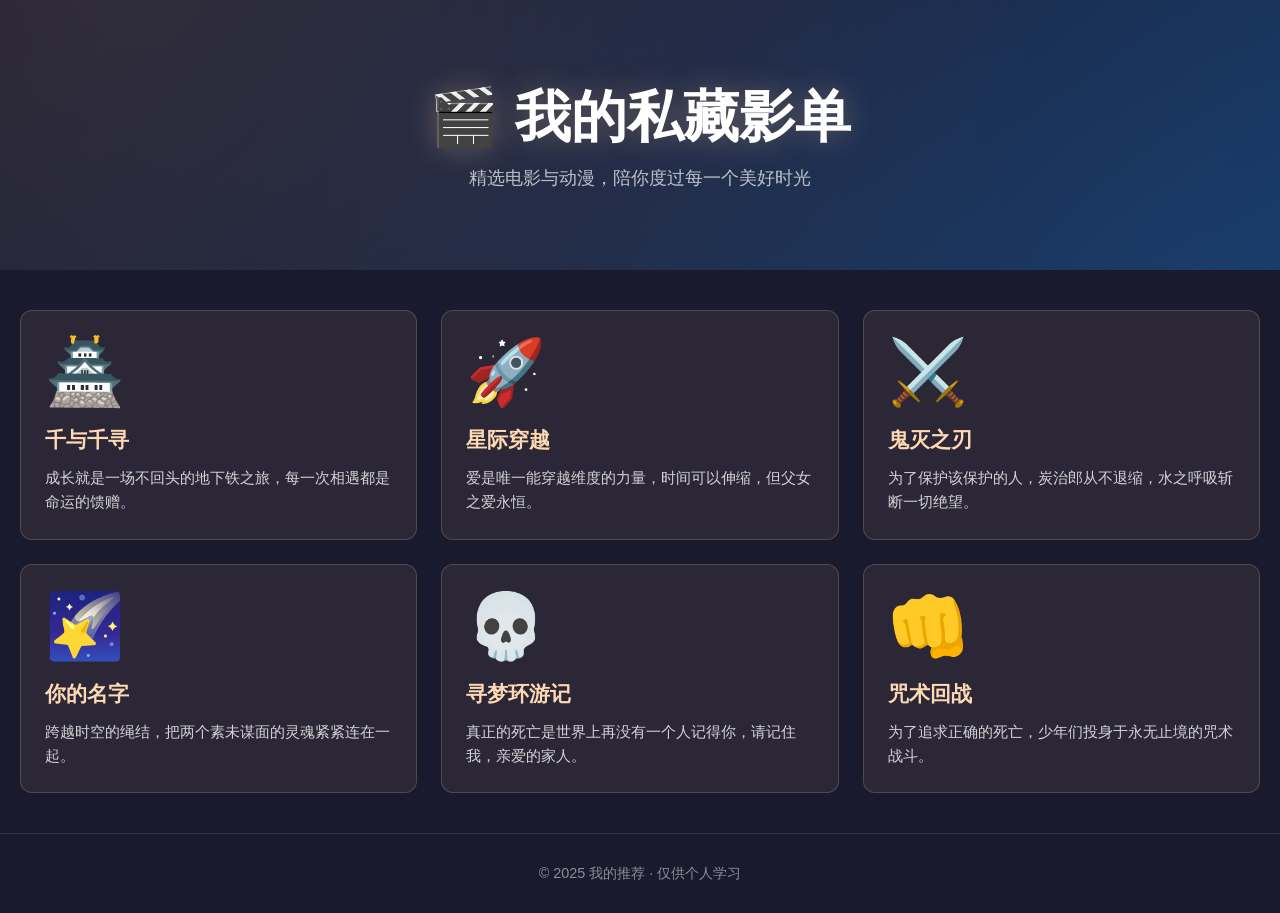
==== index.html @ 79cfb45d "Add movie recommendations page" ====
<!DOCTYPE html>
<html lang="zh-CN">
<head>
    <meta charset="UTF-8">
    <meta name="viewport" content="width=device-width, initial-scale=1.0">
    <title>🎬 我的私藏影单</title>
    <style>
        /* 全局重置 */
        * {
            margin: 0;
            padding: 0;
            box-sizing: border-box;
        }

        /* 基础样式 */
        body {
            font-family: -apple-system, BlinkMacSystemFont, 'Segoe UI', Roboto, 'Helvetica Neue', Arial, sans-serif;
            background-color: #1a1a2e;
            color: #ffffff;
            min-height: 100vh;
        }

        /* 顶部横幅区 */
        .banner {
            background: linear-gradient(135deg, #1a1a2e 0%, #16213e 50%, #0f3460 100%);
            padding: 60px 20px;
            text-align: center;
            position: relative;
            overflow: hidden;
        }

        .banner::before {
            content: '';
            position: absolute;
            top: -50%;
            left: -50%;
            width: 200%;
            height: 200%;
            background: radial-gradient(circle at 30% 20%, rgba(255, 200, 150, 0.1) 0%, transparent 50%);
            pointer-events: none;
        }

        .banner::after {
            content: '';
            position: absolute;
            bottom: -50%;
            right: -50%;
            width: 200%;
            height: 200%;
            background: radial-gradient(circle at 70% 80%, rgba(150, 180, 255, 0.08) 0%, transparent 50%);
            pointer-events: none;
        }

        .banner h1 {
            font-size: 2.5rem;
            font-weight: 700;
            margin-bottom: 10px;
            text-shadow: 0 0 30px rgba(255, 200, 150, 0.3);
            position: relative;
            z-index: 1;
        }

        .banner p {
            font-size: 1.1rem;
            color: rgba(255, 255, 255, 0.7);
            position: relative;
            z-index: 1;
        }

        /* 推荐网格区域 */
        .recommendations {
            padding: 40px 20px;
            max-width: 1400px;
            margin: 0 auto;
        }

        .grid {
            display: grid;
            grid-template-columns: repeat(1, 1fr);
            gap: 24px;
        }

        /* 卡片样式 */
        .card {
            background: rgba(255, 200, 150, 0.08);
            border: 1px solid rgba(255, 200, 150, 0.2);
            border-radius: 12px;
            padding: 24px;
            transition: all 0.3s ease;
            cursor: pointer;
        }

        .card:hover {
            transform: translateY(-8px);
            background: rgba(255, 200, 150, 0.12);
            border-color: rgba(255, 200, 150, 0.4);
            box-shadow: 0 20px 40px rgba(0, 0, 0, 0.3), 0 0 30px rgba(255, 200, 150, 0.1);
        }

        .card-emoji {
            font-size: 3.5rem;
            margin-bottom: 16px;
            display: block;
        }

        .card-title {
            font-size: 1.3rem;
            font-weight: 600;
            margin-bottom: 12px;
            color: #ffd9b3;
        }

        .card-desc {
            font-size: 0.95rem;
            line-height: 1.6;
            color: rgba(255, 255, 255, 0.8);
        }

        /* 底部版权区 */
        .footer {
            text-align: center;
            padding: 30px 20px;
            color: rgba(255, 255, 255, 0.5);
            font-size: 0.9rem;
            border-top: 1px solid rgba(255, 255, 255, 0.1);
        }

        /* 响应式断点 */
        @media (min-width: 768px) {
            .grid {
                grid-template-columns: repeat(2, 1fr);
            }

            .banner h1 {
                font-size: 3rem;
            }

            .card-emoji {
                font-size: 4rem;
            }
        }

        @media (min-width: 1200px) {
            .grid {
                grid-template-columns: repeat(3, 1fr);
            }

            .banner h1 {
                font-size: 3.5rem;
            }

            .banner {
                padding: 80px 20px;
            }
        }

        /* 暗色模式优化 */
        @media (prefers-color-scheme: dark) {
            body {
                background-color: #0f0f1a;
            }
        }
    </style>
</head>
<body>
    <!-- 顶部横幅区 -->
    <header class="banner">
        <h1>🎬 我的私藏影单</h1>
        <p>精选电影与动漫，陪你度过每一个美好时光</p>
    </header>

    <!-- 推荐网格区域 -->
    <main class="recommendations">
        <div class="grid">
            <!-- 卡片1：千与千寻 -->
            <article class="card">
                <span class="card-emoji">🏯</span>
                <h2 class="card-title">千与千寻</h2>
                <p class="card-desc">成长就是一场不回头的地下铁之旅，每一次相遇都是命运的馈赠。</p>
            </article>

            <!-- 卡片2：星际穿越 -->
            <article class="card">
                <span class="card-emoji">🚀</span>
                <h2 class="card-title">星际穿越</h2>
                <p class="card-desc">爱是唯一能穿越维度的力量，时间可以伸缩，但父女之爱永恒。</p>
            </article>

            <!-- 卡片3：鬼灭之刃 -->
            <article class="card">
                <span class="card-emoji">⚔️</span>
                <h2 class="card-title">鬼灭之刃</h2>
                <p class="card-desc">为了保护该保护的人，炭治郎从不退缩，水之呼吸斩断一切绝望。</p>
            </article>

            <!-- 卡片4：你的名字 -->
            <article class="card">
                <span class="card-emoji">🌠</span>
                <h2 class="card-title">你的名字</h2>
                <p class="card-desc">跨越时空的绳结，把两个素未谋面的灵魂紧紧连在一起。</p>
            </article>

            <!-- 卡片5：寻梦环游记 -->
            <article class="card">
                <span class="card-emoji">💀</span>
                <h2 class="card-title">寻梦环游记</h2>
                <p class="card-desc">真正的死亡是世界上再没有一个人记得你，请记住我，亲爱的家人。</p>
            </article>

            <!-- 卡片6：咒术回战 -->
            <article class="card">
                <span class="card-emoji">👊</span>
                <h2 class="card-title">咒术回战</h2>
                <p class="card-desc">为了追求正确的死亡，少年们投身于永无止境的咒术战斗。</p>
            </article>
        </div>
    </main>

    <!-- 底部版权区 -->
    <footer class="footer">
        <p>© 2025 我的推荐 · 仅供个人学习</p>
    </footer>
</body>
</html>
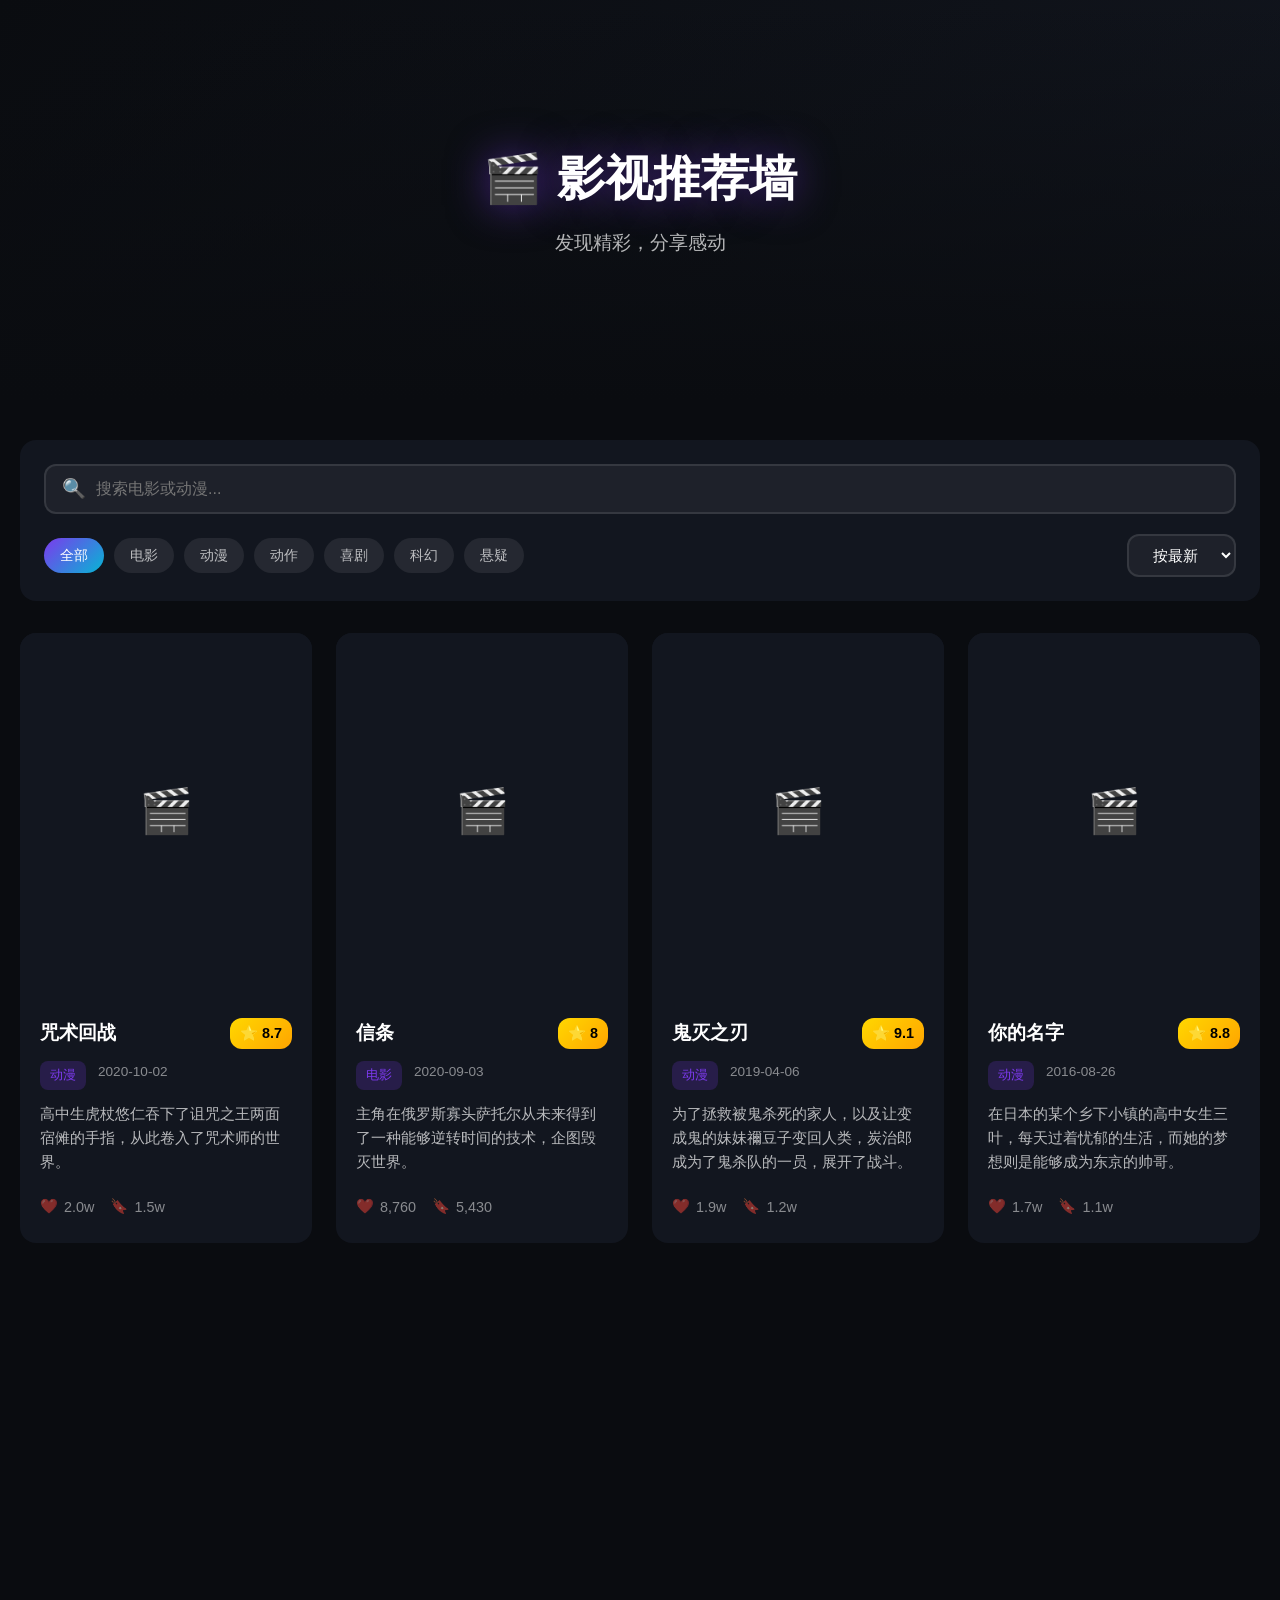
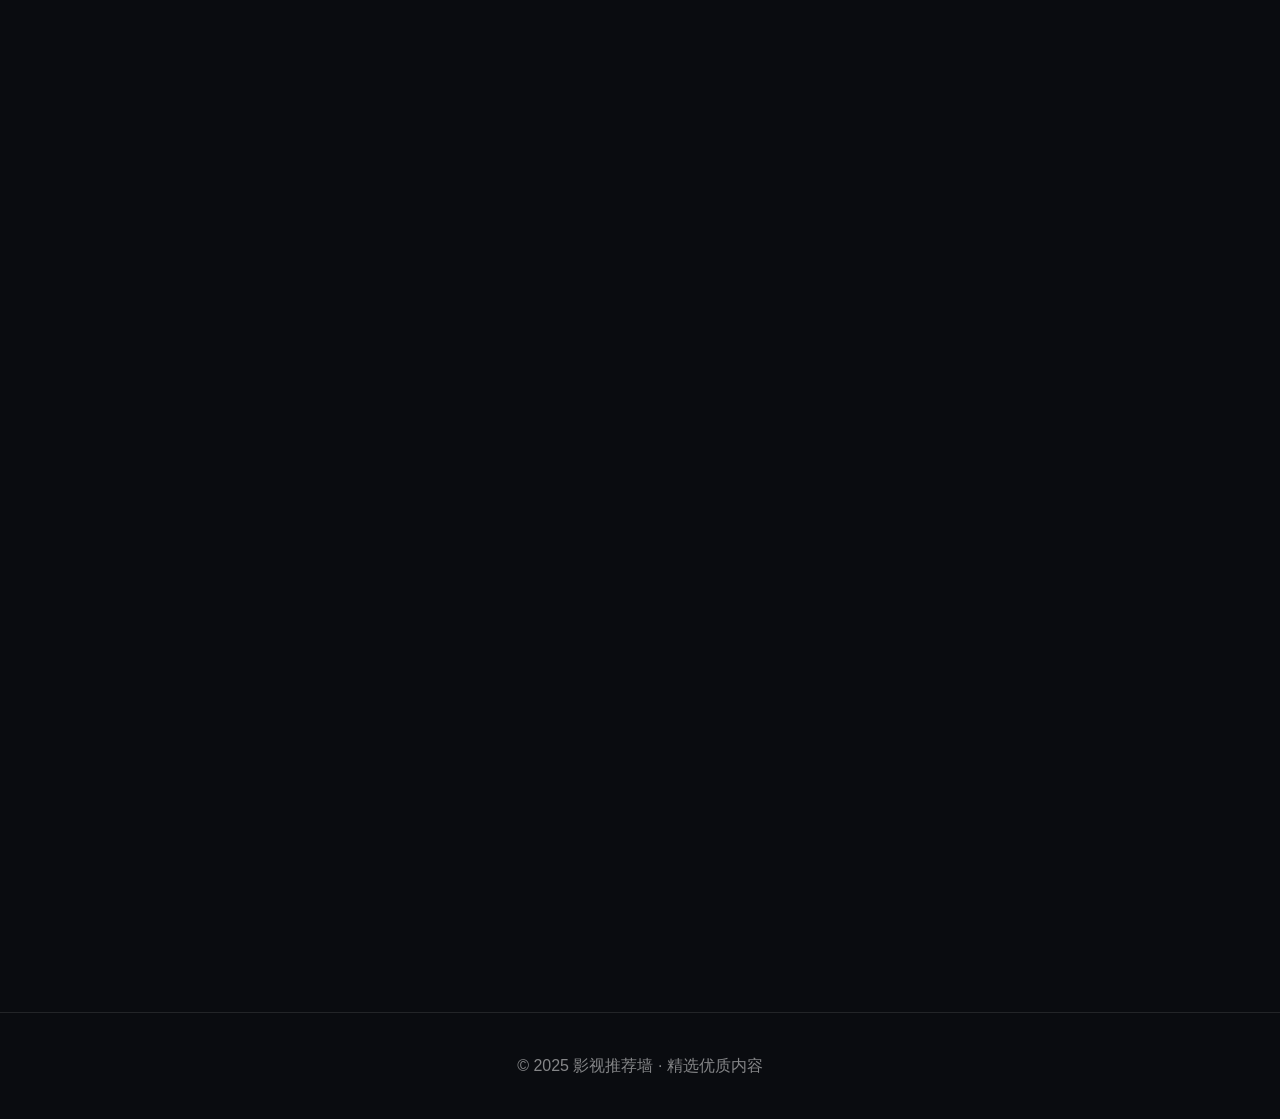
==== commit 4d494354: "feat: 完成电影/动漫推荐墙项目开发" ====
--- a/index.html
+++ b/index.html
@@ -3,222 +3,1059 @@
 <head>
     <meta charset="UTF-8">
     <meta name="viewport" content="width=device-width, initial-scale=1.0">
-    <title>🎬 我的私藏影单</title>
+    <title>🎬 影视推荐墙</title>
     <style>
-        /* 全局重置 */
+        /* ==================== 全局重置与基础样式 ==================== */
         * {
             margin: 0;
             padding: 0;
             box-sizing: border-box;
         }
 
-        /* 基础样式 */
         body {
             font-family: -apple-system, BlinkMacSystemFont, 'Segoe UI', Roboto, 'Helvetica Neue', Arial, sans-serif;
-            background-color: #1a1a2e;
+            background-color: #0A0C10;
             color: #ffffff;
             min-height: 100vh;
-        }
-
-        /* 顶部横幅区 */
+            line-height: 1.6;
+        }
+
+        /* ==================== 颜色变量 ==================== */
+        :root {
+            --bg-primary: #0A0C10;
+            --bg-secondary: #12161F;
+            --accent-purple: #7C3AED;
+            --accent-cyan: #06B6D4;
+            --text-primary: #ffffff;
+            --text-secondary: rgba(255, 255, 255, 0.7);
+            --text-muted: rgba(255, 255, 255, 0.5);
+        }
+
+        /* ==================== Banner区域 ==================== */
         .banner {
-            background: linear-gradient(135deg, #1a1a2e 0%, #16213e 50%, #0f3460 100%);
-            padding: 60px 20px;
-            text-align: center;
             position: relative;
+            height: 400px;
             overflow: hidden;
-        }
-
-        .banner::before {
-            content: '';
+            background: linear-gradient(135deg, #0A0C10 0%, #12161F 100%);
+        }
+
+        .banner-image {
+            width: 100%;
+            height: 100%;
+            object-fit: cover;
+            opacity: 0.6;
+        }
+
+        .banner-overlay {
             position: absolute;
-            top: -50%;
-            left: -50%;
-            width: 200%;
-            height: 200%;
-            background: radial-gradient(circle at 30% 20%, rgba(255, 200, 150, 0.1) 0%, transparent 50%);
-            pointer-events: none;
-        }
-
-        .banner::after {
-            content: '';
-            position: absolute;
-            bottom: -50%;
-            right: -50%;
-            width: 200%;
-            height: 200%;
-            background: radial-gradient(circle at 70% 80%, rgba(150, 180, 255, 0.08) 0%, transparent 50%);
-            pointer-events: none;
-        }
-
-        .banner h1 {
-            font-size: 2.5rem;
-            font-weight: 700;
+            top: 0;
+            left: 0;
+            right: 0;
+            bottom: 0;
+            background: linear-gradient(to bottom, transparent 0%, #0A0C10 100%);
+            display: flex;
+            flex-direction: column;
+            justify-content: center;
+            align-items: center;
+            padding: 40px 20px;
+        }
+
+        .banner-title {
+            font-size: 3rem;
+            font-weight: 800;
             margin-bottom: 10px;
-            text-shadow: 0 0 30px rgba(255, 200, 150, 0.3);
-            position: relative;
+            text-shadow: 0 0 40px rgba(124, 58, 237, 0.5);
             z-index: 1;
         }
 
-        .banner p {
-            font-size: 1.1rem;
-            color: rgba(255, 255, 255, 0.7);
-            position: relative;
+        .banner-subtitle {
+            font-size: 1.2rem;
+            color: var(--text-secondary);
             z-index: 1;
         }
 
-        /* 推荐网格区域 */
-        .recommendations {
-            padding: 40px 20px;
+        /* ==================== 主容器 ==================== */
+        .container {
             max-width: 1400px;
             margin: 0 auto;
-        }
-
-        .grid {
+            padding: 40px 20px;
+        }
+
+        /* ==================== 搜索与筛选区域 ==================== */
+        .controls {
+            background-color: var(--bg-secondary);
+            border-radius: 16px;
+            padding: 24px;
+            margin-bottom: 32px;
+        }
+
+        .search-box {
+            position: relative;
+            margin-bottom: 20px;
+        }
+
+        .search-box input {
+            width: 100%;
+            padding: 14px 20px 14px 50px;
+            border: 2px solid rgba(255, 255, 255, 0.1);
+            border-radius: 12px;
+            background: rgba(255, 255, 255, 0.05);
+            color: white;
+            font-size: 1rem;
+            transition: all 0.3s ease;
+        }
+
+        .search-box input:focus {
+            outline: none;
+            border-color: var(--accent-purple);
+            box-shadow: 0 0 20px rgba(124, 58, 237, 0.2);
+        }
+
+        .search-box::before {
+            content: '🔍';
+            position: absolute;
+            left: 18px;
+            top: 50%;
+            transform: translateY(-50%);
+            font-size: 1.2rem;
+        }
+
+        .filter-sort-row {
+            display: flex;
+            flex-wrap: wrap;
+            gap: 16px;
+            align-items: center;
+        }
+
+        .filter-buttons {
+            display: flex;
+            flex-wrap: wrap;
+            gap: 10px;
+            flex: 1;
+        }
+
+        .filter-btn {
+            padding: 8px 16px;
+            border: none;
+            border-radius: 20px;
+            background: rgba(255, 255, 255, 0.08);
+            color: var(--text-secondary);
+            cursor: pointer;
+            font-size: 0.9rem;
+            transition: all 0.3s ease;
+        }
+
+        .filter-btn:hover {
+            background: rgba(124, 58, 237, 0.3);
+            color: white;
+        }
+
+        .filter-btn.active {
+            background: linear-gradient(135deg, var(--accent-purple), var(--accent-cyan));
+            color: white;
+        }
+
+        .sort-select {
+            padding: 10px 20px;
+            border: 2px solid rgba(255, 255, 255, 0.1);
+            border-radius: 12px;
+            background: rgba(255, 255, 255, 0.05);
+            color: white;
+            font-size: 0.95rem;
+            cursor: pointer;
+        }
+
+        .sort-select:focus {
+            outline: none;
+            border-color: var(--accent-cyan);
+        }
+
+        /* ==================== 加载状态 ==================== */
+        .loading {
+            text-align: center;
+            padding: 60px 20px;
+            color: var(--text-secondary);
+            font-size: 1.1rem;
+        }
+
+        .loading-spinner {
+            width: 50px;
+            height: 50px;
+            border: 4px solid rgba(255, 255, 255, 0.1);
+            border-top-color: var(--accent-purple);
+            border-radius: 50%;
+            animation: spin 1s linear infinite;
+            margin: 0 auto 20px;
+        }
+
+        @keyframes spin {
+            to { transform: rotate(360deg); }
+        }
+
+        /* ==================== 卡片网格 ==================== */
+        .cards-grid {
             display: grid;
-            grid-template-columns: repeat(1, 1fr);
+            grid-template-columns: repeat(auto-fill, minmax(280px, 1fr));
             gap: 24px;
         }
 
-        /* 卡片样式 */
+        /* ==================== 卡片样式 ==================== */
         .card {
-            background: rgba(255, 200, 150, 0.08);
-            border: 1px solid rgba(255, 200, 150, 0.2);
+            background: var(--bg-secondary);
+            border-radius: 16px;
+            overflow: hidden;
+            cursor: pointer;
+            transition: all 0.4s cubic-bezier(0.175, 0.885, 0.32, 1.275);
+            opacity: 0;
+            transform: translateY(30px);
+        }
+
+        .card.visible {
+            opacity: 1;
+            transform: translateY(0);
+        }
+
+        .card:hover {
+            transform: translateY(-10px) scale(1.02);
+            box-shadow: 0 25px 50px rgba(0, 0, 0, 0.4), 0 0 40px rgba(124, 58, 237, 0.15);
+        }
+
+        .card-image-wrapper {
+            position: relative;
+            aspect-ratio: 4/5;
+            overflow: hidden;
+        }
+
+        .card-image {
+            width: 100%;
+            height: 100%;
+            object-fit: cover;
+            transition: transform 0.5s ease;
+        }
+
+        .card:hover .card-image {
+            transform: scale(1.1);
+        }
+
+        .card-image-overlay {
+            position: absolute;
+            top: 0;
+            left: 0;
+            right: 0;
+            bottom: 0;
+            background: linear-gradient(to top, rgba(10, 12, 16, 0.9) 0%, transparent 60%);
+            opacity: 0;
+            transition: opacity 0.3s ease;
+        }
+
+        .card:hover .card-image-overlay {
+            opacity: 1;
+        }
+
+        .card-content {
+            padding: 20px;
+        }
+
+        .card-header {
+            display: flex;
+            justify-content: space-between;
+            align-items: flex-start;
+            margin-bottom: 12px;
+        }
+
+        .card-title {
+            font-size: 1.2rem;
+            font-weight: 700;
+            color: white;
+            flex: 1;
+            margin-right: 10px;
+        }
+
+        .card-score {
+            display: flex;
+            align-items: center;
+            gap: 4px;
+            background: linear-gradient(135deg, #FFD700, #FFA500);
+            color: #000;
+            padding: 4px 10px;
             border-radius: 12px;
-            padding: 24px;
+            font-weight: 700;
+            font-size: 0.9rem;
+            white-space: nowrap;
+        }
+
+        .card-meta {
+            display: flex;
+            gap: 12px;
+            margin-bottom: 12px;
+        }
+
+        .card-type {
+            background: rgba(124, 58, 237, 0.2);
+            color: var(--accent-purple);
+            padding: 4px 10px;
+            border-radius: 8px;
+            font-size: 0.8rem;
+        }
+
+        .card-date {
+            color: var(--text-muted);
+            font-size: 0.85rem;
+        }
+
+        .card-desc {
+            color: var(--text-secondary);
+            font-size: 0.95rem;
+            margin-bottom: 16px;
+            display: -webkit-box;
+            -webkit-line-clamp: 3;
+            -webkit-box-orient: vertical;
+            overflow: hidden;
+        }
+
+        .card-actions {
+            display: flex;
+            gap: 16px;
+        }
+
+        .action-btn {
+            display: flex;
+            align-items: center;
+            gap: 6px;
+            background: none;
+            border: none;
+            color: var(--text-muted);
+            cursor: pointer;
+            font-size: 0.9rem;
+            padding: 8px 0;
             transition: all 0.3s ease;
+        }
+
+        .action-btn:hover {
+            color: white;
+        }
+
+        .action-btn.liked {
+            color: #EF4444;
+        }
+
+        .action-btn.collected {
+            color: var(--accent-cyan);
+        }
+
+        /* ==================== 详情弹窗 ==================== */
+        .modal-overlay {
+            position: fixed;
+            top: 0;
+            left: 0;
+            right: 0;
+            bottom: 0;
+            background: rgba(0, 0, 0, 0.85);
+            display: flex;
+            justify-content: center;
+            align-items: center;
+            z-index: 1000;
+            opacity: 0;
+            visibility: hidden;
+            transition: all 0.3s ease;
+            padding: 20px;
+        }
+
+        .modal-overlay.active {
+            opacity: 1;
+            visibility: visible;
+        }
+
+        .modal {
+            background: var(--bg-secondary);
+            border-radius: 20px;
+            max-width: 800px;
+            width: 100%;
+            max-height: 90vh;
+            overflow-y: auto;
+            transform: scale(0.9) translateY(20px);
+            transition: all 0.4s cubic-bezier(0.175, 0.885, 0.32, 1.275);
+        }
+
+        .modal-overlay.active .modal {
+            transform: scale(1) translateY(0);
+        }
+
+        .modal-close {
+            position: absolute;
+            top: 20px;
+            right: 20px;
+            width: 40px;
+            height: 40px;
+            border-radius: 50%;
+            background: rgba(255, 255, 255, 0.1);
+            border: none;
+            color: white;
+            font-size: 1.5rem;
             cursor: pointer;
-        }
-
-        .card:hover {
-            transform: translateY(-8px);
-            background: rgba(255, 200, 150, 0.12);
-            border-color: rgba(255, 200, 150, 0.4);
-            box-shadow: 0 20px 40px rgba(0, 0, 0, 0.3), 0 0 30px rgba(255, 200, 150, 0.1);
-        }
-
-        .card-emoji {
-            font-size: 3.5rem;
+            z-index: 10;
+        }
+
+        .modal-close:hover {
+            background: var(--accent-purple);
+        }
+
+        .modal-header {
+            position: relative;
+            height: 400px;
+        }
+
+        .modal-image {
+            width: 100%;
+            height: 100%;
+            object-fit: cover;
+        }
+
+        .modal-gradient {
+            position: absolute;
+            bottom: 0;
+            left: 0;
+            right: 0;
+            height: 200px;
+            background: linear-gradient(to top, var(--bg-secondary), transparent);
+        }
+
+        .modal-content {
+            padding: 30px;
+            position: relative;
+            margin-top: -100px;
+        }
+
+        .modal-title {
+            font-size: 2rem;
+            font-weight: 800;
             margin-bottom: 16px;
-            display: block;
-        }
-
-        .card-title {
-            font-size: 1.3rem;
+        }
+
+        .modal-meta {
+            display: flex;
+            flex-wrap: wrap;
+            gap: 12px;
+            margin-bottom: 24px;
+        }
+
+        .modal-meta-item {
+            background: rgba(255, 255, 255, 0.1);
+            padding: 6px 14px;
+            border-radius: 20px;
+            font-size: 0.9rem;
+        }
+
+        .modal-description {
+            color: var(--text-secondary);
+            font-size: 1.05rem;
+            line-height: 1.8;
+            margin-bottom: 30px;
+        }
+
+        .modal-actions {
+            display: flex;
+            gap: 16px;
+        }
+
+        .modal-action-btn {
+            flex: 1;
+            padding: 14px 24px;
+            border: none;
+            border-radius: 12px;
+            font-size: 1rem;
             font-weight: 600;
-            margin-bottom: 12px;
-            color: #ffd9b3;
-        }
-
-        .card-desc {
-            font-size: 0.95rem;
-            line-height: 1.6;
-            color: rgba(255, 255, 255, 0.8);
-        }
-
-        /* 底部版权区 */
+            cursor: pointer;
+            transition: all 0.3s ease;
+        }
+
+        .modal-action-btn.primary {
+            background: linear-gradient(135deg, var(--accent-purple), var(--accent-cyan));
+            color: white;
+        }
+
+        .modal-action-btn.secondary {
+            background: rgba(255, 255, 255, 0.1);
+            color: white;
+        }
+
+        /* ==================== 底部 ==================== */
         .footer {
             text-align: center;
-            padding: 30px 20px;
-            color: rgba(255, 255, 255, 0.5);
-            font-size: 0.9rem;
+            padding: 40px 20px;
+            color: var(--text-muted);
             border-top: 1px solid rgba(255, 255, 255, 0.1);
-        }
-
-        /* 响应式断点 */
-        @media (min-width: 768px) {
-            .grid {
-                grid-template-columns: repeat(2, 1fr);
-            }
-
-            .banner h1 {
-                font-size: 3rem;
-            }
-
-            .card-emoji {
-                font-size: 4rem;
-            }
-        }
-
-        @media (min-width: 1200px) {
-            .grid {
-                grid-template-columns: repeat(3, 1fr);
-            }
-
-            .banner h1 {
-                font-size: 3.5rem;
-            }
-
+            margin-top: 60px;
+        }
+
+        /* ==================== 响应式布局 ==================== */
+        @media (max-width: 768px) {
             .banner {
-                padding: 80px 20px;
-            }
-        }
-
-        /* 暗色模式优化 */
-        @media (prefers-color-scheme: dark) {
-            body {
-                background-color: #0f0f1a;
+                height: 300px;
+            }
+
+            .banner-title {
+                font-size: 2rem;
+            }
+
+            .filter-sort-row {
+                flex-direction: column;
+                align-items: stretch;
+            }
+
+            .sort-select {
+                width: 100%;
+            }
+
+            .cards-grid {
+                grid-template-columns: repeat(auto-fill, minmax(240px, 1fr));
+            }
+
+            .modal-header {
+                height: 300px;
+            }
+
+            .modal-title {
+                font-size: 1.5rem;
+            }
+        }
+
+        @media (max-width: 480px) {
+            .banner {
+                height: 250px;
+            }
+
+            .banner-title {
+                font-size: 1.6rem;
+            }
+
+            .cards-grid {
+                grid-template-columns: 1fr;
             }
         }
     </style>
 </head>
 <body>
-    <!-- 顶部横幅区 -->
+    <!-- Banner区域 -->
     <header class="banner">
-        <h1>🎬 我的私藏影单</h1>
-        <p>精选电影与动漫，陪你度过每一个美好时光</p>
+        <img class="banner-image" id="bannerImage" src="" alt="Banner">
+        <div class="banner-overlay">
+            <h1 class="banner-title">🎬 影视推荐墙</h1>
+            <p class="banner-subtitle">发现精彩，分享感动</p>
+        </div>
     </header>
 
-    <!-- 推荐网格区域 -->
-    <main class="recommendations">
-        <div class="grid">
-            <!-- 卡片1：千与千寻 -->
-            <article class="card">
-                <span class="card-emoji">🏯</span>
-                <h2 class="card-title">千与千寻</h2>
-                <p class="card-desc">成长就是一场不回头的地下铁之旅，每一次相遇都是命运的馈赠。</p>
-            </article>
-
-            <!-- 卡片2：星际穿越 -->
-            <article class="card">
-                <span class="card-emoji">🚀</span>
-                <h2 class="card-title">星际穿越</h2>
-                <p class="card-desc">爱是唯一能穿越维度的力量，时间可以伸缩，但父女之爱永恒。</p>
-            </article>
-
-            <!-- 卡片3：鬼灭之刃 -->
-            <article class="card">
-                <span class="card-emoji">⚔️</span>
-                <h2 class="card-title">鬼灭之刃</h2>
-                <p class="card-desc">为了保护该保护的人，炭治郎从不退缩，水之呼吸斩断一切绝望。</p>
-            </article>
-
-            <!-- 卡片4：你的名字 -->
-            <article class="card">
-                <span class="card-emoji">🌠</span>
-                <h2 class="card-title">你的名字</h2>
-                <p class="card-desc">跨越时空的绳结，把两个素未谋面的灵魂紧紧连在一起。</p>
-            </article>
-
-            <!-- 卡片5：寻梦环游记 -->
-            <article class="card">
-                <span class="card-emoji">💀</span>
-                <h2 class="card-title">寻梦环游记</h2>
-                <p class="card-desc">真正的死亡是世界上再没有一个人记得你，请记住我，亲爱的家人。</p>
-            </article>
-
-            <!-- 卡片6：咒术回战 -->
-            <article class="card">
-                <span class="card-emoji">👊</span>
-                <h2 class="card-title">咒术回战</h2>
-                <p class="card-desc">为了追求正确的死亡，少年们投身于永无止境的咒术战斗。</p>
-            </article>
+    <!-- 主容器 -->
+    <div class="container">
+        <!-- 搜索与筛选 -->
+        <div class="controls">
+            <div class="search-box">
+                <input type="text" id="searchInput" placeholder="搜索电影或动漫...">
+            </div>
+            <div class="filter-sort-row">
+                <div class="filter-buttons" id="filterButtons">
+                    <button class="filter-btn active" data-filter="all">全部</button>
+                    <button class="filter-btn" data-filter="电影">电影</button>
+                    <button class="filter-btn" data-filter="动漫">动漫</button>
+                    <button class="filter-btn" data-filter="动作">动作</button>
+                    <button class="filter-btn" data-filter="喜剧">喜剧</button>
+                    <button class="filter-btn" data-filter="科幻">科幻</button>
+                    <button class="filter-btn" data-filter="悬疑">悬疑</button>
+                </div>
+                <select class="sort-select" id="sortSelect">
+                    <option value="latest">按最新</option>
+                    <option value="popular">按热度</option>
+                    <option value="score">按评分</option>
+                </select>
+            </div>
         </div>
-    </main>
-
-    <!-- 底部版权区 -->
+
+        <!-- 加载状态 -->
+        <div class="loading" id="loading">
+            <div class="loading-spinner"></div>
+            <p>加载中...</p>
+        </div>
+
+        <!-- 卡片网格 -->
+        <div class="cards-grid" id="cardsGrid"></div>
+    </div>
+
+    <!-- 详情弹窗 -->
+    <div class="modal-overlay" id="modalOverlay">
+        <div class="modal">
+            <button class="modal-close" id="modalClose">×</button>
+            <div class="modal-header">
+                <img class="modal-image" id="modalImage" src="" alt="">
+                <div class="modal-gradient"></div>
+            </div>
+            <div class="modal-content" id="modalContent"></div>
+        </div>
+    </div>
+
+    <!-- 底部 -->
     <footer class="footer">
-        <p>© 2025 我的推荐 · 仅供个人学习</p>
+        <p>© 2025 影视推荐墙 · 精选优质内容</p>
     </footer>
+
+    <script>
+        // ==================== 数据定义 ====================
+        const moviesData = [
+            {
+                id: 1,
+                title: '星际穿越',
+                cover: '',
+                type: ['电影'],
+                genre: ['科幻', '冒险'],
+                score: 9.4,
+                desc: '在地球面临生存危机之际，一群勇敢的探险家利用新发现的虫洞，超越人类太空旅行的极限，在广袤的宇宙中展开星际航行。',
+                date: '2014-11-07',
+                like: 12890,
+                collect: 8560,
+                hot: 9500
+            },
+            {
+                id: 2,
+                title: '鬼灭之刃',
+                cover: '',
+                type: ['动漫'],
+                genre: ['动作', '奇幻'],
+                score: 9.1,
+                desc: '为了拯救被鬼杀死的家人，以及让变成鬼的妹妹禰豆子变回人类，炭治郎成为了鬼杀队的一员，展开了战斗。',
+                date: '2019-04-06',
+                like: 18560,
+                collect: 12340,
+                hot: 9800
+            },
+            {
+                id: 3,
+                title: '盗梦空间',
+                cover: '',
+                type: ['电影'],
+                genre: ['科幻', '悬疑'],
+                score: 9.3,
+                desc: '道姆·柯布是一位经验老道的窃贼，他在这一行业中算得上是最厉害的，因为他能够潜入人们精神最为脆弱的梦境中，窃取潜意识中有价值的秘密。',
+                date: '2010-09-01',
+                like: 15670,
+                collect: 9870,
+                hot: 9200
+            },
+            {
+                id: 4,
+                title: '进击的巨人',
+                cover: '',
+                type: ['动漫'],
+                genre: ['动作', '悬疑'],
+                score: 9.0,
+                desc: '为了躲避巨人的攻击而逃往内地，人类建造了三重巨大的城墙，艾伦耶格尔在亲眼目睹母亲被巨人吞噬后，立誓要消灭所有的巨人。',
+                date: '2013-04-07',
+                like: 21340,
+                collect: 15670,
+                hot: 9900
+            },
+            {
+                id: 5,
+                title: '功夫熊猫',
+                cover: '',
+                type: ['电影'],
+                genre: ['喜剧', '动作'],
+                score: 8.6,
+                desc: '笨拙的熊猫阿宝在机缘巧合下被选为神龙大侠，与盖世五侠一起保卫和平谷，对抗邪恶的太郎。',
+                date: '2008-06-20',
+                like: 9870,
+                collect: 6540,
+                hot: 8500
+            },
+            {
+                id: 6,
+                title: '你的名字',
+                cover: '',
+                type: ['动漫'],
+                genre: ['爱情', '奇幻'],
+                score: 8.8,
+                desc: '在日本的某个乡下小镇的高中女生三叶，每天过着忧郁的生活，而她的梦想则是能够成为东京的帅哥。',
+                date: '2016-08-26',
+                like: 16780,
+                collect: 11230,
+                hot: 9000
+            },
+            {
+                id: 7,
+                title: '千与千寻',
+                cover: '',
+                type: ['动漫'],
+                genre: ['奇幻', '冒险'],
+                score: 9.2,
+                desc: '10岁的少女千寻与父母一起从城里搬到乡下，途中误入一个神灵的世界，她的父母因贪吃变成了猪。',
+                date: '2001-07-20',
+                like: 23450,
+                collect: 17890,
+                hot: 9700
+            },
+            {
+                id: 8,
+                title: '复仇者联盟',
+                cover: '',
+                type: ['电影'],
+                genre: ['动作', '科幻'],
+                score: 8.4,
+                desc: '地球面临前所未有的威胁，神盾局召集了一群非凡的英雄，共同抵御邪恶势力的入侵。',
+                date: '2012-05-04',
+                like: 14560,
+                collect: 8900,
+                hot: 8800
+            },
+            {
+                id: 9,
+                title: '一拳超人',
+                cover: '',
+                type: ['动漫'],
+                genre: ['动作', '喜剧'],
+                score: 8.9,
+                desc: '埼玉是一个拥有无敌力量的英雄，他可以一拳击败任何敌人，但也因此失去了战斗的激情。',
+                date: '2015-10-04',
+                like: 17890,
+                collect: 12450,
+                hot: 9100
+            },
+            {
+                id: 10,
+                title: '信条',
+                cover: '',
+                type: ['电影'],
+                genre: ['科幻', '悬疑'],
+                score: 8.0,
+                desc: '主角在俄罗斯寡头萨托尔从未来得到了一种能够逆转时间的技术，企图毁灭世界。',
+                date: '2020-09-03',
+                like: 8760,
+                collect: 5430,
+                hot: 7900
+            },
+            {
+                id: 11,
+                title: '咒术回战',
+                cover: '',
+                genre: ['动作', '奇幻'],
+                type: ['动漫'],
+                score: 8.7,
+                desc: '高中生虎杖悠仁吞下了诅咒之王两面宿傩的手指，从此卷入了咒术师的世界。',
+                date: '2020-10-02',
+                like: 19870,
+                collect: 14560,
+                hot: 9400
+            },
+            {
+                id: 12,
+                title: '疯狂动物城',
+                cover: '',
+                type: ['电影'],
+                genre: ['喜剧', '悬疑'],
+                score: 9.0,
+                desc: '在一个所有动物和平共处的城市里，兔子警官朱迪与狐狸尼克联手调查一起神秘案件。',
+                date: '2016-03-04',
+                like: 13450,
+                collect: 8760,
+                hot: 8600
+            }
+        ];
+
+        // ==================== 状态管理 ====================
+        let state = {
+            currentFilter: 'all',
+            currentSort: 'latest',
+            searchQuery: '',
+            likedMovies: JSON.parse(localStorage.getItem('likedMovies') || '[]'),
+            collectedMovies: JSON.parse(localStorage.getItem('collectedMovies') || '[]')
+        };
+
+        // ==================== AI图片生成 ====================
+        function generateImageUrl(prompt, ratio) {
+            const encodedPrompt = encodeURIComponent(prompt);
+            let imageSize = ratio === '21:9' ? '1792x768' : '800x1000';
+            return `https://trae-api-cn.mchost.guru/api/ide/v1/text-to-image?prompt=${encodedPrompt}&image_size=${imageSize}`;
+        }
+
+        // ==================== 初始化图片 ====================
+        function initializeImages() {
+            // Banner图片 (21:9)
+            const bannerImg = document.getElementById('bannerImage');
+            bannerImg.src = generateImageUrl('cinema movie theater dark atmosphere', '21:9');
+            bannerImg.onerror = function() {
+                this.style.display = 'none';
+            };
+            
+            // 卡片图片 (4:5)
+            moviesData.forEach((movie, index) => {
+                const prompts = [
+                    'epic space science fiction movie poster',
+                    'anime demon slayer style poster',
+                    'inception movie poster surreal',
+                    'attack on titan anime poster',
+                    'kung fu panda cartoon poster',
+                    'anime your name romantic poster',
+                    'spirited away anime poster',
+                    'avengers superhero movie poster',
+                    'one punch man anime poster',
+                    'tenet movie poster time reversal',
+                    'jujutsu kaisen anime poster',
+                    'zootopia cartoon poster'
+                ];
+                movie.cover = generateImageUrl(prompts[index] || 'movie poster', '4:5');
+            });
+        }
+
+        // ==================== 渲染卡片 ====================
+        function renderCards() {
+            const grid = document.getElementById('cardsGrid');
+            grid.innerHTML = '';
+            
+            let filteredData = [...moviesData];
+
+            // 搜索过滤
+            if (state.searchQuery) {
+                filteredData = filteredData.filter(movie => 
+                    movie.title.toLowerCase().includes(state.searchQuery.toLowerCase())
+                );
+            }
+
+            // 分类过滤
+            if (state.currentFilter !== 'all') {
+                filteredData = filteredData.filter(movie => 
+                    movie.type.includes(state.currentFilter) || 
+                    movie.genre.includes(state.currentFilter)
+                );
+            }
+
+            // 排序
+            switch (state.currentSort) {
+                case 'latest':
+                    filteredData.sort((a, b) => new Date(b.date) - new Date(a.date));
+                    break;
+                case 'popular':
+                    filteredData.sort((a, b) => b.hot - a.hot);
+                    break;
+                case 'score':
+                    filteredData.sort((a, b) => b.score - a.score);
+                    break;
+            }
+
+            filteredData.forEach((movie, index) => {
+                const card = createCardElement(movie, index);
+                grid.appendChild(card);
+            });
+
+            // 触发动画
+            setTimeout(() => observeCards(), 100);
+        }
+
+        function createCardElement(movie, index) {
+            const card = document.createElement('div');
+            card.className = 'card';
+            card.style.transitionDelay = `${index * 0.1}s`;
+            
+            const isLiked = state.likedMovies.includes(movie.id);
+            const isCollected = state.collectedMovies.includes(movie.id);
+            
+            const fallbackImage = 'data:image/svg+xml,' + encodeURIComponent('<svg xmlns="http://www.w3.org/2000/svg" width="400" height="500" viewBox="0 0 400 500"><rect fill="#12161F" width="400" height="500"/><text x="50%" y="50%" fill="#94A3B8" font-size="60" text-anchor="middle" dominant-baseline="middle">🎬</text></svg>');
+            
+            const cardHTML = `
+                <div class="card-image-wrapper">
+                    <img class="card-image" src="${movie.cover}" alt="${movie.title}" loading="lazy">
+                    <div class="card-image-overlay"></div>
+                </div>
+                <div class="card-content">
+                    <div class="card-header">
+                        <h3 class="card-title">${movie.title}</h3>
+                        <span class="card-score">⭐ ${movie.score}</span>
+                    </div>
+                    <div class="card-meta">
+                        <span class="card-type">${movie.type.join(' / ')}</span>
+                        <span class="card-date">${movie.date}</span>
+                    </div>
+                    <p class="card-desc">${movie.desc}</p>
+                    <div class="card-actions">
+                        <button class="action-btn ${isLiked ? 'liked' : ''}" onclick="toggleLike(${movie.id}, event)">
+                            ❤️ <span>${formatNumber(movie.like + (isLiked ? 1 : 0))}</span>
+                        </button>
+                        <button class="action-btn ${isCollected ? 'collected' : ''}" onclick="toggleCollect(${movie.id}, event)">
+                            🔖 <span>${formatNumber(movie.collect + (isCollected ? 1 : 0))}</span>
+                        </button>
+                    </div>
+                </div>
+            `;
+            
+            card.innerHTML = cardHTML;
+            
+            const img = card.querySelector('.card-image');
+            img.onerror = function() {
+                this.src = fallbackImage;
+            };
+            
+            card.addEventListener('click', (e) => {
+                if (!e.target.closest('.action-btn')) {
+                    openModal(movie);
+                }
+            });
+            
+            return card;
+        }
+
+        function formatNumber(num) {
+            if (num >= 10000) {
+                return (num / 10000).toFixed(1) + 'w';
+            }
+            return num.toLocaleString();
+        }
+
+        // ==================== 滚动动画 ====================
+        function observeCards() {
+            const cards = document.querySelectorAll('.card');
+            const observer = new IntersectionObserver((entries) => {
+                entries.forEach(entry => {
+                    if (entry.isIntersecting) {
+                        entry.target.classList.add('visible');
+                    }
+                });
+            }, { threshold: 0.1 });
+            
+            cards.forEach(card => observer.observe(card));
+        }
+
+        // ==================== 点赞收藏 ====================
+        function toggleLike(id, event) {
+            event.stopPropagation();
+            const index = state.likedMovies.indexOf(id);
+            if (index > -1) {
+                state.likedMovies.splice(index, 1);
+            } else {
+                state.likedMovies.push(id);
+            }
+            localStorage.setItem('likedMovies', JSON.stringify(state.likedMovies));
+            renderCards();
+        }
+
+        function toggleCollect(id, event) {
+            event.stopPropagation();
+            const index = state.collectedMovies.indexOf(id);
+            if (index > -1) {
+                state.collectedMovies.splice(index, 1);
+            } else {
+                state.collectedMovies.push(id);
+            }
+            localStorage.setItem('collectedMovies', JSON.stringify(state.collectedMovies));
+            renderCards();
+        }
+
+        // ==================== 详情弹窗 ====================
+        function openModal(movie) {
+            const modal = document.getElementById('modalOverlay');
+            document.getElementById('modalImage').src = movie.cover;
+            document.getElementById('modalImage').onerror = function() {
+                this.src = 'data:image/svg+xml,' + encodeURIComponent('<svg xmlns="http://www.w3.org/2000/svg" width="400" height="500" viewBox="0 0 400 500"><rect fill="#12161F" width="400" height="500"/><text x="50%" y="50%" fill="#94A3B8" font-size="40" text-anchor="middle" dominant-baseline="middle">🎬</text></svg>');
+            };
+            
+            const isLiked = state.likedMovies.includes(movie.id);
+            const isCollected = state.collectedMovies.includes(movie.id);
+            
+            document.getElementById('modalContent').innerHTML = `
+                <h2 class="modal-title">${movie.title}</h2>
+                <div class="modal-meta">
+                    <span class="modal-meta-item">⭐ ${movie.score}分</span>
+                    <span class="modal-meta-item">${movie.type.join(' / ')}</span>
+                    <span class="modal-meta-item">${movie.genre.join(' / ')}</span>
+                    <span class="modal-meta-item">${movie.date}</span>
+                </div>
+                <p class="modal-description">${movie.desc}</p>
+                <div class="modal-actions">
+                    <button class="modal-action-btn primary" onclick="toggleLikeInModal(${movie.id})">
+                    ❤️ ${isLiked ? '已点赞' : '点赞'} (${formatNumber(movie.like + (isLiked ? 1 : 0))})
+                    </button>
+                    <button class="modal-action-btn secondary" onclick="toggleCollectInModal(${movie.id})">
+                    🔖 ${isCollected ? '已收藏' : '收藏'} (${formatNumber(movie.collect + (isCollected ? 1 : 0))})
+                    </button>
+                </div>
+            `;
+            
+            modal.classList.add('active');
+            document.body.style.overflow = 'hidden';
+        }
+
+        function toggleLikeInModal(id) {
+            const index = state.likedMovies.indexOf(id);
+            if (index > -1) {
+                state.likedMovies.splice(index, 1);
+            } else {
+                state.likedMovies.push(id);
+            }
+            localStorage.setItem('likedMovies', JSON.stringify(state.likedMovies));
+            const movie = moviesData.find(m => m.id === id);
+            if (movie) {
+                openModal(movie);
+                renderCards();
+            }
+        }
+
+        function toggleCollectInModal(id) {
+            const index = state.collectedMovies.indexOf(id);
+            if (index > -1) {
+                state.collectedMovies.splice(index, 1);
+            } else {
+                state.collectedMovies.push(id);
+            }
+            localStorage.setItem('collectedMovies', JSON.stringify(state.collectedMovies));
+            const movie = moviesData.find(m => m.id === id);
+            if (movie) {
+                openModal(movie);
+                renderCards();
+            }
+        }
+
+        function closeModal() {
+            document.getElementById('modalOverlay').classList.remove('active');
+            document.body.style.overflow = '';
+        }
+
+        // ==================== 事件监听 ====================
+        document.getElementById('searchInput').addEventListener('input', (e) => {
+            state.searchQuery = e.target.value;
+            renderCards();
+        });
+
+        document.getElementById('filterButtons').addEventListener('click', (e) => {
+            if (e.target.classList.contains('filter-btn')) {
+                document.querySelectorAll('.filter-btn').forEach(btn => btn.classList.remove('active'));
+                e.target.classList.add('active');
+                state.currentFilter = e.target.dataset.filter;
+                renderCards();
+            }
+        });
+
+        document.getElementById('sortSelect').addEventListener('change', (e) => {
+            state.currentSort = e.target.value;
+            renderCards();
+        });
+
+        document.getElementById('modalClose').addEventListener('click', closeModal);
+        document.getElementById('modalOverlay').addEventListener('click', (e) => {
+            if (e.target.id === 'modalOverlay') closeModal();
+        });
+
+        document.addEventListener('keydown', (e) => {
+            if (e.key === 'Escape') closeModal();
+        });
+
+        // ==================== 初始化 ====================
+        function init() {
+            initializeImages();
+            
+            // 模拟加载
+            setTimeout(() => {
+                document.getElementById('loading').style.display = 'none';
+                renderCards();
+            }, 1000);
+        }
+
+        // 启动
+        init();
+    </script>
 </body>
 </html>
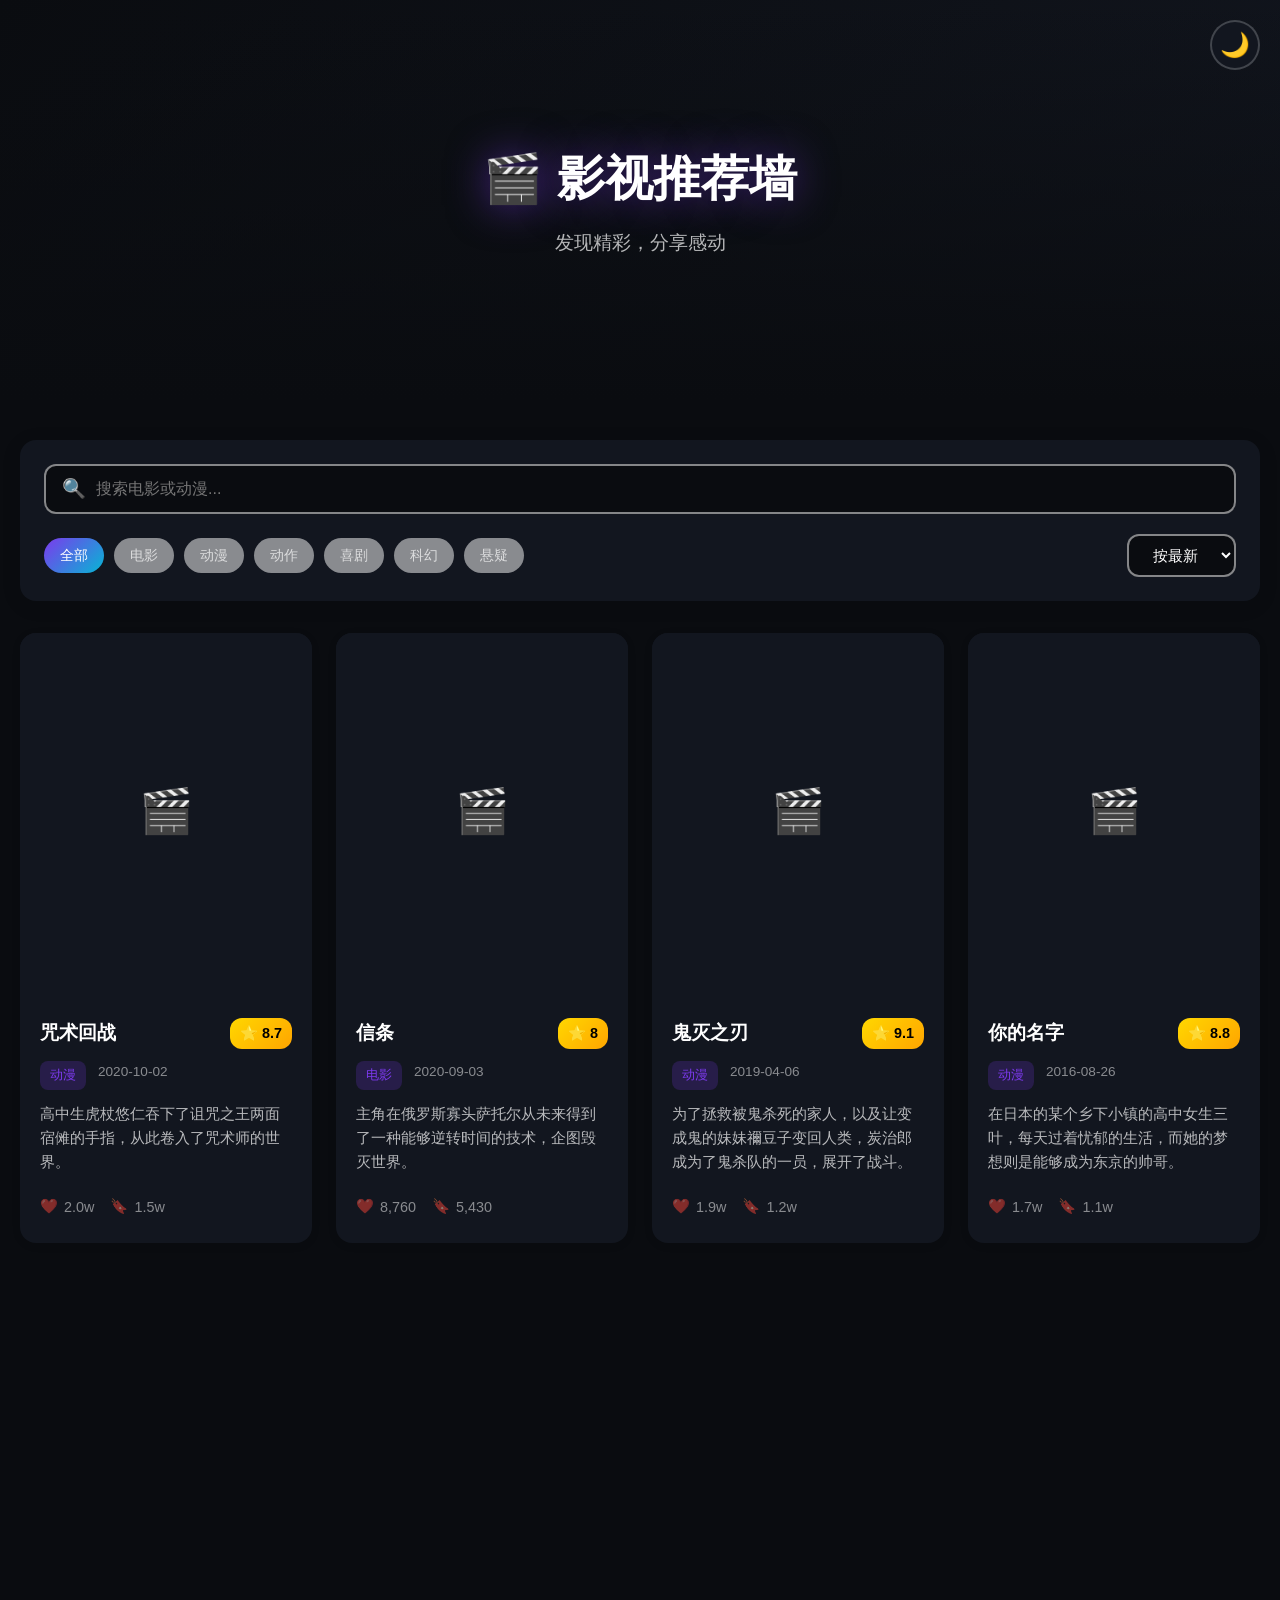
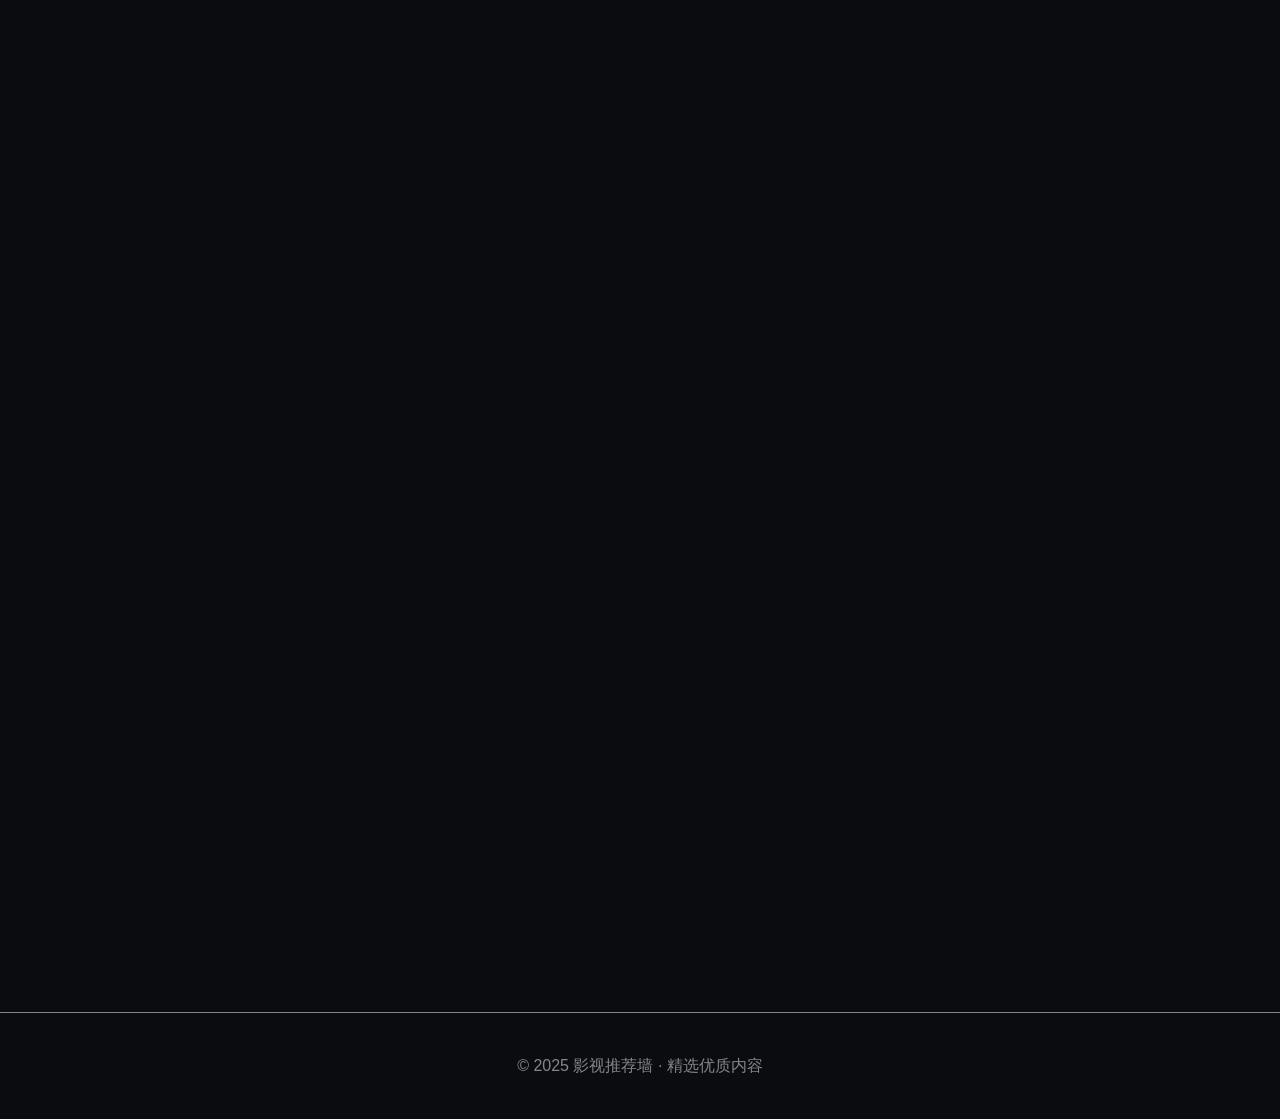
==== commit dd43ecd9: "feat: 添加主题切换并拆分代码" ====
--- a/index.html
+++ b/index.html
@@ -4,541 +4,15 @@
     <meta charset="UTF-8">
     <meta name="viewport" content="width=device-width, initial-scale=1.0">
     <title>🎬 影视推荐墙</title>
-    <style>
-        /* ==================== 全局重置与基础样式 ==================== */
-        * {
-            margin: 0;
-            padding: 0;
-            box-sizing: border-box;
-        }
-
-        body {
-            font-family: -apple-system, BlinkMacSystemFont, 'Segoe UI', Roboto, 'Helvetica Neue', Arial, sans-serif;
-            background-color: #0A0C10;
-            color: #ffffff;
-            min-height: 100vh;
-            line-height: 1.6;
-        }
-
-        /* ==================== 颜色变量 ==================== */
-        :root {
-            --bg-primary: #0A0C10;
-            --bg-secondary: #12161F;
-            --accent-purple: #7C3AED;
-            --accent-cyan: #06B6D4;
-            --text-primary: #ffffff;
-            --text-secondary: rgba(255, 255, 255, 0.7);
-            --text-muted: rgba(255, 255, 255, 0.5);
-        }
-
-        /* ==================== Banner区域 ==================== */
-        .banner {
-            position: relative;
-            height: 400px;
-            overflow: hidden;
-            background: linear-gradient(135deg, #0A0C10 0%, #12161F 100%);
-        }
-
-        .banner-image {
-            width: 100%;
-            height: 100%;
-            object-fit: cover;
-            opacity: 0.6;
-        }
-
-        .banner-overlay {
-            position: absolute;
-            top: 0;
-            left: 0;
-            right: 0;
-            bottom: 0;
-            background: linear-gradient(to bottom, transparent 0%, #0A0C10 100%);
-            display: flex;
-            flex-direction: column;
-            justify-content: center;
-            align-items: center;
-            padding: 40px 20px;
-        }
-
-        .banner-title {
-            font-size: 3rem;
-            font-weight: 800;
-            margin-bottom: 10px;
-            text-shadow: 0 0 40px rgba(124, 58, 237, 0.5);
-            z-index: 1;
-        }
-
-        .banner-subtitle {
-            font-size: 1.2rem;
-            color: var(--text-secondary);
-            z-index: 1;
-        }
-
-        /* ==================== 主容器 ==================== */
-        .container {
-            max-width: 1400px;
-            margin: 0 auto;
-            padding: 40px 20px;
-        }
-
-        /* ==================== 搜索与筛选区域 ==================== */
-        .controls {
-            background-color: var(--bg-secondary);
-            border-radius: 16px;
-            padding: 24px;
-            margin-bottom: 32px;
-        }
-
-        .search-box {
-            position: relative;
-            margin-bottom: 20px;
-        }
-
-        .search-box input {
-            width: 100%;
-            padding: 14px 20px 14px 50px;
-            border: 2px solid rgba(255, 255, 255, 0.1);
-            border-radius: 12px;
-            background: rgba(255, 255, 255, 0.05);
-            color: white;
-            font-size: 1rem;
-            transition: all 0.3s ease;
-        }
-
-        .search-box input:focus {
-            outline: none;
-            border-color: var(--accent-purple);
-            box-shadow: 0 0 20px rgba(124, 58, 237, 0.2);
-        }
-
-        .search-box::before {
-            content: '🔍';
-            position: absolute;
-            left: 18px;
-            top: 50%;
-            transform: translateY(-50%);
-            font-size: 1.2rem;
-        }
-
-        .filter-sort-row {
-            display: flex;
-            flex-wrap: wrap;
-            gap: 16px;
-            align-items: center;
-        }
-
-        .filter-buttons {
-            display: flex;
-            flex-wrap: wrap;
-            gap: 10px;
-            flex: 1;
-        }
-
-        .filter-btn {
-            padding: 8px 16px;
-            border: none;
-            border-radius: 20px;
-            background: rgba(255, 255, 255, 0.08);
-            color: var(--text-secondary);
-            cursor: pointer;
-            font-size: 0.9rem;
-            transition: all 0.3s ease;
-        }
-
-        .filter-btn:hover {
-            background: rgba(124, 58, 237, 0.3);
-            color: white;
-        }
-
-        .filter-btn.active {
-            background: linear-gradient(135deg, var(--accent-purple), var(--accent-cyan));
-            color: white;
-        }
-
-        .sort-select {
-            padding: 10px 20px;
-            border: 2px solid rgba(255, 255, 255, 0.1);
-            border-radius: 12px;
-            background: rgba(255, 255, 255, 0.05);
-            color: white;
-            font-size: 0.95rem;
-            cursor: pointer;
-        }
-
-        .sort-select:focus {
-            outline: none;
-            border-color: var(--accent-cyan);
-        }
-
-        /* ==================== 加载状态 ==================== */
-        .loading {
-            text-align: center;
-            padding: 60px 20px;
-            color: var(--text-secondary);
-            font-size: 1.1rem;
-        }
-
-        .loading-spinner {
-            width: 50px;
-            height: 50px;
-            border: 4px solid rgba(255, 255, 255, 0.1);
-            border-top-color: var(--accent-purple);
-            border-radius: 50%;
-            animation: spin 1s linear infinite;
-            margin: 0 auto 20px;
-        }
-
-        @keyframes spin {
-            to { transform: rotate(360deg); }
-        }
-
-        /* ==================== 卡片网格 ==================== */
-        .cards-grid {
-            display: grid;
-            grid-template-columns: repeat(auto-fill, minmax(280px, 1fr));
-            gap: 24px;
-        }
-
-        /* ==================== 卡片样式 ==================== */
-        .card {
-            background: var(--bg-secondary);
-            border-radius: 16px;
-            overflow: hidden;
-            cursor: pointer;
-            transition: all 0.4s cubic-bezier(0.175, 0.885, 0.32, 1.275);
-            opacity: 0;
-            transform: translateY(30px);
-        }
-
-        .card.visible {
-            opacity: 1;
-            transform: translateY(0);
-        }
-
-        .card:hover {
-            transform: translateY(-10px) scale(1.02);
-            box-shadow: 0 25px 50px rgba(0, 0, 0, 0.4), 0 0 40px rgba(124, 58, 237, 0.15);
-        }
-
-        .card-image-wrapper {
-            position: relative;
-            aspect-ratio: 4/5;
-            overflow: hidden;
-        }
-
-        .card-image {
-            width: 100%;
-            height: 100%;
-            object-fit: cover;
-            transition: transform 0.5s ease;
-        }
-
-        .card:hover .card-image {
-            transform: scale(1.1);
-        }
-
-        .card-image-overlay {
-            position: absolute;
-            top: 0;
-            left: 0;
-            right: 0;
-            bottom: 0;
-            background: linear-gradient(to top, rgba(10, 12, 16, 0.9) 0%, transparent 60%);
-            opacity: 0;
-            transition: opacity 0.3s ease;
-        }
-
-        .card:hover .card-image-overlay {
-            opacity: 1;
-        }
-
-        .card-content {
-            padding: 20px;
-        }
-
-        .card-header {
-            display: flex;
-            justify-content: space-between;
-            align-items: flex-start;
-            margin-bottom: 12px;
-        }
-
-        .card-title {
-            font-size: 1.2rem;
-            font-weight: 700;
-            color: white;
-            flex: 1;
-            margin-right: 10px;
-        }
-
-        .card-score {
-            display: flex;
-            align-items: center;
-            gap: 4px;
-            background: linear-gradient(135deg, #FFD700, #FFA500);
-            color: #000;
-            padding: 4px 10px;
-            border-radius: 12px;
-            font-weight: 700;
-            font-size: 0.9rem;
-            white-space: nowrap;
-        }
-
-        .card-meta {
-            display: flex;
-            gap: 12px;
-            margin-bottom: 12px;
-        }
-
-        .card-type {
-            background: rgba(124, 58, 237, 0.2);
-            color: var(--accent-purple);
-            padding: 4px 10px;
-            border-radius: 8px;
-            font-size: 0.8rem;
-        }
-
-        .card-date {
-            color: var(--text-muted);
-            font-size: 0.85rem;
-        }
-
-        .card-desc {
-            color: var(--text-secondary);
-            font-size: 0.95rem;
-            margin-bottom: 16px;
-            display: -webkit-box;
-            -webkit-line-clamp: 3;
-            -webkit-box-orient: vertical;
-            overflow: hidden;
-        }
-
-        .card-actions {
-            display: flex;
-            gap: 16px;
-        }
-
-        .action-btn {
-            display: flex;
-            align-items: center;
-            gap: 6px;
-            background: none;
-            border: none;
-            color: var(--text-muted);
-            cursor: pointer;
-            font-size: 0.9rem;
-            padding: 8px 0;
-            transition: all 0.3s ease;
-        }
-
-        .action-btn:hover {
-            color: white;
-        }
-
-        .action-btn.liked {
-            color: #EF4444;
-        }
-
-        .action-btn.collected {
-            color: var(--accent-cyan);
-        }
-
-        /* ==================== 详情弹窗 ==================== */
-        .modal-overlay {
-            position: fixed;
-            top: 0;
-            left: 0;
-            right: 0;
-            bottom: 0;
-            background: rgba(0, 0, 0, 0.85);
-            display: flex;
-            justify-content: center;
-            align-items: center;
-            z-index: 1000;
-            opacity: 0;
-            visibility: hidden;
-            transition: all 0.3s ease;
-            padding: 20px;
-        }
-
-        .modal-overlay.active {
-            opacity: 1;
-            visibility: visible;
-        }
-
-        .modal {
-            background: var(--bg-secondary);
-            border-radius: 20px;
-            max-width: 800px;
-            width: 100%;
-            max-height: 90vh;
-            overflow-y: auto;
-            transform: scale(0.9) translateY(20px);
-            transition: all 0.4s cubic-bezier(0.175, 0.885, 0.32, 1.275);
-        }
-
-        .modal-overlay.active .modal {
-            transform: scale(1) translateY(0);
-        }
-
-        .modal-close {
-            position: absolute;
-            top: 20px;
-            right: 20px;
-            width: 40px;
-            height: 40px;
-            border-radius: 50%;
-            background: rgba(255, 255, 255, 0.1);
-            border: none;
-            color: white;
-            font-size: 1.5rem;
-            cursor: pointer;
-            z-index: 10;
-        }
-
-        .modal-close:hover {
-            background: var(--accent-purple);
-        }
-
-        .modal-header {
-            position: relative;
-            height: 400px;
-        }
-
-        .modal-image {
-            width: 100%;
-            height: 100%;
-            object-fit: cover;
-        }
-
-        .modal-gradient {
-            position: absolute;
-            bottom: 0;
-            left: 0;
-            right: 0;
-            height: 200px;
-            background: linear-gradient(to top, var(--bg-secondary), transparent);
-        }
-
-        .modal-content {
-            padding: 30px;
-            position: relative;
-            margin-top: -100px;
-        }
-
-        .modal-title {
-            font-size: 2rem;
-            font-weight: 800;
-            margin-bottom: 16px;
-        }
-
-        .modal-meta {
-            display: flex;
-            flex-wrap: wrap;
-            gap: 12px;
-            margin-bottom: 24px;
-        }
-
-        .modal-meta-item {
-            background: rgba(255, 255, 255, 0.1);
-            padding: 6px 14px;
-            border-radius: 20px;
-            font-size: 0.9rem;
-        }
-
-        .modal-description {
-            color: var(--text-secondary);
-            font-size: 1.05rem;
-            line-height: 1.8;
-            margin-bottom: 30px;
-        }
-
-        .modal-actions {
-            display: flex;
-            gap: 16px;
-        }
-
-        .modal-action-btn {
-            flex: 1;
-            padding: 14px 24px;
-            border: none;
-            border-radius: 12px;
-            font-size: 1rem;
-            font-weight: 600;
-            cursor: pointer;
-            transition: all 0.3s ease;
-        }
-
-        .modal-action-btn.primary {
-            background: linear-gradient(135deg, var(--accent-purple), var(--accent-cyan));
-            color: white;
-        }
-
-        .modal-action-btn.secondary {
-            background: rgba(255, 255, 255, 0.1);
-            color: white;
-        }
-
-        /* ==================== 底部 ==================== */
-        .footer {
-            text-align: center;
-            padding: 40px 20px;
-            color: var(--text-muted);
-            border-top: 1px solid rgba(255, 255, 255, 0.1);
-            margin-top: 60px;
-        }
-
-        /* ==================== 响应式布局 ==================== */
-        @media (max-width: 768px) {
-            .banner {
-                height: 300px;
-            }
-
-            .banner-title {
-                font-size: 2rem;
-            }
-
-            .filter-sort-row {
-                flex-direction: column;
-                align-items: stretch;
-            }
-
-            .sort-select {
-                width: 100%;
-            }
-
-            .cards-grid {
-                grid-template-columns: repeat(auto-fill, minmax(240px, 1fr));
-            }
-
-            .modal-header {
-                height: 300px;
-            }
-
-            .modal-title {
-                font-size: 1.5rem;
-            }
-        }
-
-        @media (max-width: 480px) {
-            .banner {
-                height: 250px;
-            }
-
-            .banner-title {
-                font-size: 1.6rem;
-            }
-
-            .cards-grid {
-                grid-template-columns: 1fr;
-            }
-        }
-    </style>
+    <link rel="stylesheet" href="styles.css">
 </head>
 <body>
     <!-- Banner区域 -->
     <header class="banner">
         <img class="banner-image" id="bannerImage" src="" alt="Banner">
+        <div class="theme-toggle">
+            <button class="theme-btn" id="themeBtn">🌓</button>
+        </div>
         <div class="banner-overlay">
             <h1 class="banner-title">🎬 影视推荐墙</h1>
             <p class="banner-subtitle">发现精彩，分享感动</p>
@@ -597,465 +71,6 @@
         <p>© 2025 影视推荐墙 · 精选优质内容</p>
     </footer>
 
-    <script>
-        // ==================== 数据定义 ====================
-        const moviesData = [
-            {
-                id: 1,
-                title: '星际穿越',
-                cover: '',
-                type: ['电影'],
-                genre: ['科幻', '冒险'],
-                score: 9.4,
-                desc: '在地球面临生存危机之际，一群勇敢的探险家利用新发现的虫洞，超越人类太空旅行的极限，在广袤的宇宙中展开星际航行。',
-                date: '2014-11-07',
-                like: 12890,
-                collect: 8560,
-                hot: 9500
-            },
-            {
-                id: 2,
-                title: '鬼灭之刃',
-                cover: '',
-                type: ['动漫'],
-                genre: ['动作', '奇幻'],
-                score: 9.1,
-                desc: '为了拯救被鬼杀死的家人，以及让变成鬼的妹妹禰豆子变回人类，炭治郎成为了鬼杀队的一员，展开了战斗。',
-                date: '2019-04-06',
-                like: 18560,
-                collect: 12340,
-                hot: 9800
-            },
-            {
-                id: 3,
-                title: '盗梦空间',
-                cover: '',
-                type: ['电影'],
-                genre: ['科幻', '悬疑'],
-                score: 9.3,
-                desc: '道姆·柯布是一位经验老道的窃贼，他在这一行业中算得上是最厉害的，因为他能够潜入人们精神最为脆弱的梦境中，窃取潜意识中有价值的秘密。',
-                date: '2010-09-01',
-                like: 15670,
-                collect: 9870,
-                hot: 9200
-            },
-            {
-                id: 4,
-                title: '进击的巨人',
-                cover: '',
-                type: ['动漫'],
-                genre: ['动作', '悬疑'],
-                score: 9.0,
-                desc: '为了躲避巨人的攻击而逃往内地，人类建造了三重巨大的城墙，艾伦耶格尔在亲眼目睹母亲被巨人吞噬后，立誓要消灭所有的巨人。',
-                date: '2013-04-07',
-                like: 21340,
-                collect: 15670,
-                hot: 9900
-            },
-            {
-                id: 5,
-                title: '功夫熊猫',
-                cover: '',
-                type: ['电影'],
-                genre: ['喜剧', '动作'],
-                score: 8.6,
-                desc: '笨拙的熊猫阿宝在机缘巧合下被选为神龙大侠，与盖世五侠一起保卫和平谷，对抗邪恶的太郎。',
-                date: '2008-06-20',
-                like: 9870,
-                collect: 6540,
-                hot: 8500
-            },
-            {
-                id: 6,
-                title: '你的名字',
-                cover: '',
-                type: ['动漫'],
-                genre: ['爱情', '奇幻'],
-                score: 8.8,
-                desc: '在日本的某个乡下小镇的高中女生三叶，每天过着忧郁的生活，而她的梦想则是能够成为东京的帅哥。',
-                date: '2016-08-26',
-                like: 16780,
-                collect: 11230,
-                hot: 9000
-            },
-            {
-                id: 7,
-                title: '千与千寻',
-                cover: '',
-                type: ['动漫'],
-                genre: ['奇幻', '冒险'],
-                score: 9.2,
-                desc: '10岁的少女千寻与父母一起从城里搬到乡下，途中误入一个神灵的世界，她的父母因贪吃变成了猪。',
-                date: '2001-07-20',
-                like: 23450,
-                collect: 17890,
-                hot: 9700
-            },
-            {
-                id: 8,
-                title: '复仇者联盟',
-                cover: '',
-                type: ['电影'],
-                genre: ['动作', '科幻'],
-                score: 8.4,
-                desc: '地球面临前所未有的威胁，神盾局召集了一群非凡的英雄，共同抵御邪恶势力的入侵。',
-                date: '2012-05-04',
-                like: 14560,
-                collect: 8900,
-                hot: 8800
-            },
-            {
-                id: 9,
-                title: '一拳超人',
-                cover: '',
-                type: ['动漫'],
-                genre: ['动作', '喜剧'],
-                score: 8.9,
-                desc: '埼玉是一个拥有无敌力量的英雄，他可以一拳击败任何敌人，但也因此失去了战斗的激情。',
-                date: '2015-10-04',
-                like: 17890,
-                collect: 12450,
-                hot: 9100
-            },
-            {
-                id: 10,
-                title: '信条',
-                cover: '',
-                type: ['电影'],
-                genre: ['科幻', '悬疑'],
-                score: 8.0,
-                desc: '主角在俄罗斯寡头萨托尔从未来得到了一种能够逆转时间的技术，企图毁灭世界。',
-                date: '2020-09-03',
-                like: 8760,
-                collect: 5430,
-                hot: 7900
-            },
-            {
-                id: 11,
-                title: '咒术回战',
-                cover: '',
-                genre: ['动作', '奇幻'],
-                type: ['动漫'],
-                score: 8.7,
-                desc: '高中生虎杖悠仁吞下了诅咒之王两面宿傩的手指，从此卷入了咒术师的世界。',
-                date: '2020-10-02',
-                like: 19870,
-                collect: 14560,
-                hot: 9400
-            },
-            {
-                id: 12,
-                title: '疯狂动物城',
-                cover: '',
-                type: ['电影'],
-                genre: ['喜剧', '悬疑'],
-                score: 9.0,
-                desc: '在一个所有动物和平共处的城市里，兔子警官朱迪与狐狸尼克联手调查一起神秘案件。',
-                date: '2016-03-04',
-                like: 13450,
-                collect: 8760,
-                hot: 8600
-            }
-        ];
-
-        // ==================== 状态管理 ====================
-        let state = {
-            currentFilter: 'all',
-            currentSort: 'latest',
-            searchQuery: '',
-            likedMovies: JSON.parse(localStorage.getItem('likedMovies') || '[]'),
-            collectedMovies: JSON.parse(localStorage.getItem('collectedMovies') || '[]')
-        };
-
-        // ==================== AI图片生成 ====================
-        function generateImageUrl(prompt, ratio) {
-            const encodedPrompt = encodeURIComponent(prompt);
-            let imageSize = ratio === '21:9' ? '1792x768' : '800x1000';
-            return `https://trae-api-cn.mchost.guru/api/ide/v1/text-to-image?prompt=${encodedPrompt}&image_size=${imageSize}`;
-        }
-
-        // ==================== 初始化图片 ====================
-        function initializeImages() {
-            // Banner图片 (21:9)
-            const bannerImg = document.getElementById('bannerImage');
-            bannerImg.src = generateImageUrl('cinema movie theater dark atmosphere', '21:9');
-            bannerImg.onerror = function() {
-                this.style.display = 'none';
-            };
-            
-            // 卡片图片 (4:5)
-            moviesData.forEach((movie, index) => {
-                const prompts = [
-                    'epic space science fiction movie poster',
-                    'anime demon slayer style poster',
-                    'inception movie poster surreal',
-                    'attack on titan anime poster',
-                    'kung fu panda cartoon poster',
-                    'anime your name romantic poster',
-                    'spirited away anime poster',
-                    'avengers superhero movie poster',
-                    'one punch man anime poster',
-                    'tenet movie poster time reversal',
-                    'jujutsu kaisen anime poster',
-                    'zootopia cartoon poster'
-                ];
-                movie.cover = generateImageUrl(prompts[index] || 'movie poster', '4:5');
-            });
-        }
-
-        // ==================== 渲染卡片 ====================
-        function renderCards() {
-            const grid = document.getElementById('cardsGrid');
-            grid.innerHTML = '';
-            
-            let filteredData = [...moviesData];
-
-            // 搜索过滤
-            if (state.searchQuery) {
-                filteredData = filteredData.filter(movie => 
-                    movie.title.toLowerCase().includes(state.searchQuery.toLowerCase())
-                );
-            }
-
-            // 分类过滤
-            if (state.currentFilter !== 'all') {
-                filteredData = filteredData.filter(movie => 
-                    movie.type.includes(state.currentFilter) || 
-                    movie.genre.includes(state.currentFilter)
-                );
-            }
-
-            // 排序
-            switch (state.currentSort) {
-                case 'latest':
-                    filteredData.sort((a, b) => new Date(b.date) - new Date(a.date));
-                    break;
-                case 'popular':
-                    filteredData.sort((a, b) => b.hot - a.hot);
-                    break;
-                case 'score':
-                    filteredData.sort((a, b) => b.score - a.score);
-                    break;
-            }
-
-            filteredData.forEach((movie, index) => {
-                const card = createCardElement(movie, index);
-                grid.appendChild(card);
-            });
-
-            // 触发动画
-            setTimeout(() => observeCards(), 100);
-        }
-
-        function createCardElement(movie, index) {
-            const card = document.createElement('div');
-            card.className = 'card';
-            card.style.transitionDelay = `${index * 0.1}s`;
-            
-            const isLiked = state.likedMovies.includes(movie.id);
-            const isCollected = state.collectedMovies.includes(movie.id);
-            
-            const fallbackImage = 'data:image/svg+xml,' + encodeURIComponent('<svg xmlns="http://www.w3.org/2000/svg" width="400" height="500" viewBox="0 0 400 500"><rect fill="#12161F" width="400" height="500"/><text x="50%" y="50%" fill="#94A3B8" font-size="60" text-anchor="middle" dominant-baseline="middle">🎬</text></svg>');
-            
-            const cardHTML = `
-                <div class="card-image-wrapper">
-                    <img class="card-image" src="${movie.cover}" alt="${movie.title}" loading="lazy">
-                    <div class="card-image-overlay"></div>
-                </div>
-                <div class="card-content">
-                    <div class="card-header">
-                        <h3 class="card-title">${movie.title}</h3>
-                        <span class="card-score">⭐ ${movie.score}</span>
-                    </div>
-                    <div class="card-meta">
-                        <span class="card-type">${movie.type.join(' / ')}</span>
-                        <span class="card-date">${movie.date}</span>
-                    </div>
-                    <p class="card-desc">${movie.desc}</p>
-                    <div class="card-actions">
-                        <button class="action-btn ${isLiked ? 'liked' : ''}" onclick="toggleLike(${movie.id}, event)">
-                            ❤️ <span>${formatNumber(movie.like + (isLiked ? 1 : 0))}</span>
-                        </button>
-                        <button class="action-btn ${isCollected ? 'collected' : ''}" onclick="toggleCollect(${movie.id}, event)">
-                            🔖 <span>${formatNumber(movie.collect + (isCollected ? 1 : 0))}</span>
-                        </button>
-                    </div>
-                </div>
-            `;
-            
-            card.innerHTML = cardHTML;
-            
-            const img = card.querySelector('.card-image');
-            img.onerror = function() {
-                this.src = fallbackImage;
-            };
-            
-            card.addEventListener('click', (e) => {
-                if (!e.target.closest('.action-btn')) {
-                    openModal(movie);
-                }
-            });
-            
-            return card;
-        }
-
-        function formatNumber(num) {
-            if (num >= 10000) {
-                return (num / 10000).toFixed(1) + 'w';
-            }
-            return num.toLocaleString();
-        }
-
-        // ==================== 滚动动画 ====================
-        function observeCards() {
-            const cards = document.querySelectorAll('.card');
-            const observer = new IntersectionObserver((entries) => {
-                entries.forEach(entry => {
-                    if (entry.isIntersecting) {
-                        entry.target.classList.add('visible');
-                    }
-                });
-            }, { threshold: 0.1 });
-            
-            cards.forEach(card => observer.observe(card));
-        }
-
-        // ==================== 点赞收藏 ====================
-        function toggleLike(id, event) {
-            event.stopPropagation();
-            const index = state.likedMovies.indexOf(id);
-            if (index > -1) {
-                state.likedMovies.splice(index, 1);
-            } else {
-                state.likedMovies.push(id);
-            }
-            localStorage.setItem('likedMovies', JSON.stringify(state.likedMovies));
-            renderCards();
-        }
-
-        function toggleCollect(id, event) {
-            event.stopPropagation();
-            const index = state.collectedMovies.indexOf(id);
-            if (index > -1) {
-                state.collectedMovies.splice(index, 1);
-            } else {
-                state.collectedMovies.push(id);
-            }
-            localStorage.setItem('collectedMovies', JSON.stringify(state.collectedMovies));
-            renderCards();
-        }
-
-        // ==================== 详情弹窗 ====================
-        function openModal(movie) {
-            const modal = document.getElementById('modalOverlay');
-            document.getElementById('modalImage').src = movie.cover;
-            document.getElementById('modalImage').onerror = function() {
-                this.src = 'data:image/svg+xml,' + encodeURIComponent('<svg xmlns="http://www.w3.org/2000/svg" width="400" height="500" viewBox="0 0 400 500"><rect fill="#12161F" width="400" height="500"/><text x="50%" y="50%" fill="#94A3B8" font-size="40" text-anchor="middle" dominant-baseline="middle">🎬</text></svg>');
-            };
-            
-            const isLiked = state.likedMovies.includes(movie.id);
-            const isCollected = state.collectedMovies.includes(movie.id);
-            
-            document.getElementById('modalContent').innerHTML = `
-                <h2 class="modal-title">${movie.title}</h2>
-                <div class="modal-meta">
-                    <span class="modal-meta-item">⭐ ${movie.score}分</span>
-                    <span class="modal-meta-item">${movie.type.join(' / ')}</span>
-                    <span class="modal-meta-item">${movie.genre.join(' / ')}</span>
-                    <span class="modal-meta-item">${movie.date}</span>
-                </div>
-                <p class="modal-description">${movie.desc}</p>
-                <div class="modal-actions">
-                    <button class="modal-action-btn primary" onclick="toggleLikeInModal(${movie.id})">
-                    ❤️ ${isLiked ? '已点赞' : '点赞'} (${formatNumber(movie.like + (isLiked ? 1 : 0))})
-                    </button>
-                    <button class="modal-action-btn secondary" onclick="toggleCollectInModal(${movie.id})">
-                    🔖 ${isCollected ? '已收藏' : '收藏'} (${formatNumber(movie.collect + (isCollected ? 1 : 0))})
-                    </button>
-                </div>
-            `;
-            
-            modal.classList.add('active');
-            document.body.style.overflow = 'hidden';
-        }
-
-        function toggleLikeInModal(id) {
-            const index = state.likedMovies.indexOf(id);
-            if (index > -1) {
-                state.likedMovies.splice(index, 1);
-            } else {
-                state.likedMovies.push(id);
-            }
-            localStorage.setItem('likedMovies', JSON.stringify(state.likedMovies));
-            const movie = moviesData.find(m => m.id === id);
-            if (movie) {
-                openModal(movie);
-                renderCards();
-            }
-        }
-
-        function toggleCollectInModal(id) {
-            const index = state.collectedMovies.indexOf(id);
-            if (index > -1) {
-                state.collectedMovies.splice(index, 1);
-            } else {
-                state.collectedMovies.push(id);
-            }
-            localStorage.setItem('collectedMovies', JSON.stringify(state.collectedMovies));
-            const movie = moviesData.find(m => m.id === id);
-            if (movie) {
-                openModal(movie);
-                renderCards();
-            }
-        }
-
-        function closeModal() {
-            document.getElementById('modalOverlay').classList.remove('active');
-            document.body.style.overflow = '';
-        }
-
-        // ==================== 事件监听 ====================
-        document.getElementById('searchInput').addEventListener('input', (e) => {
-            state.searchQuery = e.target.value;
-            renderCards();
-        });
-
-        document.getElementById('filterButtons').addEventListener('click', (e) => {
-            if (e.target.classList.contains('filter-btn')) {
-                document.querySelectorAll('.filter-btn').forEach(btn => btn.classList.remove('active'));
-                e.target.classList.add('active');
-                state.currentFilter = e.target.dataset.filter;
-                renderCards();
-            }
-        });
-
-        document.getElementById('sortSelect').addEventListener('change', (e) => {
-            state.currentSort = e.target.value;
-            renderCards();
-        });
-
-        document.getElementById('modalClose').addEventListener('click', closeModal);
-        document.getElementById('modalOverlay').addEventListener('click', (e) => {
-            if (e.target.id === 'modalOverlay') closeModal();
-        });
-
-        document.addEventListener('keydown', (e) => {
-            if (e.key === 'Escape') closeModal();
-        });
-
-        // ==================== 初始化 ====================
-        function init() {
-            initializeImages();
-            
-            // 模拟加载
-            setTimeout(() => {
-                document.getElementById('loading').style.display = 'none';
-                renderCards();
-            }, 1000);
-        }
-
-        // 启动
-        init();
-    </script>
+    <script src="app.js"></script>
 </body>
-</html>+</html>
--- a/styles.css
+++ b/styles.css
@@ -0,0 +1,98 @@
+/* ==================== 全局重置与基础样式 ==================== */
+*{margin:0;padding:0;box-sizing:border-box}
+body{font-family:-apple-system,BlinkMacSystemFont,'Segoe UI',Roboto,'Helvetica Neue',Arial,sans-serif;min-height:100vh;line-height:1.6;transition:all .3s ease}
+/* ==================== 暗色主题 ==================== */
+:root{--bg-primary:#0A0C10;--bg-secondary:#12161F;--accent-purple:#7C3AED;--accent-cyan:#06B6D4;--text-primary:#fff;--text-secondary:rgba(255,255,255,.7);--text-muted:rgba(255,255,255,.5)}
+[data-theme="dark"]{--bg-primary:#0A0C10;--bg-secondary:#12161F;--text-primary:#fff;--text-secondary:rgba(255,255,255,.7);--text-muted:rgba(255,255,255,.5);--bg-gradient:linear-gradient(135deg,#0A0C10 0%,#12161F 100%);--banner-gradient:linear-gradient(to bottom,transparent 0%,#0A0C10 100%);--card-overlay:linear-gradient(to top,rgba(10,12,16,.9)0%,transparent 60%);--modal-bg:rgba(0,0,0,.85)}
+/* ==================== 亮色主题 ==================== */
+[data-theme="light"]{--bg-primary:#f8fafc;--bg-secondary:#ffffff;--accent-purple:#7C3AED;--accent-cyan:#06B6D4;--text-primary:#1e293b;--text-secondary:rgba(30,41,59,.7);--text-muted:rgba(30,41,59,.5);--bg-gradient:linear-gradient(135deg,#f8fafc 0%,#e2e8f0 100%);--banner-gradient:linear-gradient(to bottom,transparent 0%,#f8fafc 100%);--card-overlay:linear-gradient(to top,rgba(248,250,252,.9)0%,transparent 60%);--modal-bg:rgba(0,0,0,.6)}
+body{background-color:var(--bg-primary);color:var(--text-primary)}
+/* ==================== Banner区域 ==================== */
+.banner{position:relative;height:400px;overflow:hidden;background:var(--bg-gradient)}
+.banner-image{width:100%;height:100%;object-fit:cover;opacity:.6}
+.banner-overlay{position:absolute;top:0;left:0;right:0;bottom:0;background:var(--banner-gradient);display:flex;flex-direction:column;justify-content:center;align-items:center;padding:40px 20px}
+.banner-title{font-size:3rem;font-weight:800;margin-bottom:10px;text-shadow:0 0 40px rgba(124,58,237,.5);z-index:1}
+.banner-subtitle{font-size:1.2rem;color:var(--text-secondary);z-index:1}
+/* ==================== 主题切换按钮 ==================== */
+.theme-toggle{position:absolute;top:20px;right:20px;z-index:100}
+.theme-btn{width:50px;height:50px;border-radius:50%;border:2px solid rgba(255,255,255,.2);background:var(--bg-secondary);color:var(--text-primary);cursor:pointer;font-size:1.5rem;transition:all .3s ease;display:flex;align-items:center;justify-content:center}
+.theme-btn:hover{border-color:var(--accent-purple);transform:rotate(30deg);box-shadow:0 0 20px rgba(124,58,237,.4)}
+/* ==================== 主容器 ==================== */
+.container{max-width:1400px;margin:0 auto;padding:40px 20px}
+/* ==================== 搜索与筛选区域 ==================== */
+.controls{background-color:var(--bg-secondary);border-radius:16px;padding:24px;margin-bottom:32px;box-shadow:0 4px 20px rgba(0,0,0,.1)}
+.search-box{position:relative;margin-bottom:20px}
+.search-box input{width:100%;padding:14px 20px 14px 50px;border:2px solid var(--text-muted);border-radius:12px;background:var(--bg-primary);color:var(--text-primary);font-size:1rem;transition:all .3s ease}
+.search-box input:focus{outline:none;border-color:var(--accent-purple);box-shadow:0 0 20px rgba(124,58,237,.2)}
+.search-box::before{content:'🔍';position:absolute;left:18px;top:50%;transform:translateY(-50%);font-size:1.2rem}
+.filter-sort-row{display:flex;flex-wrap:wrap;gap:16px;align-items:center}
+.filter-buttons{display:flex;flex-wrap:wrap;gap:10px;flex:1}
+.filter-btn{padding:8px 16px;border:none;border-radius:20px;background:var(--text-muted);color:var(--text-secondary);cursor:pointer;font-size:.9rem;transition:all .3s ease}
+.filter-btn:hover{background:var(--accent-purple);color:white;opacity:.8}
+.filter-btn.active{background:linear-gradient(135deg,var(--accent-purple),var(--accent-cyan));color:white}
+.sort-select{padding:10px 20px;border:2px solid var(--text-muted);border-radius:12px;background:var(--bg-primary);color:var(--text-primary);font-size:.95rem;cursor:pointer}
+.sort-select:focus{outline:none;border-color:var(--accent-cyan)}
+/* ==================== 加载状态 ==================== */
+.loading{text-align:center;padding:60px 20px;color:var(--text-secondary);font-size:1.1rem}
+.loading-spinner{width:50px;height:50px;border:4px solid var(--text-muted);border-top-color:var(--accent-purple);border-radius:50%;animation:spin 1s linear infinite;margin:0 auto 20px}
+@keyframes spin{to{transform:rotate(360deg)}}
+/* ==================== 卡片网格 ==================== */
+.cards-grid{display:grid;grid-template-columns:repeat(auto-fill,minmax(280px,1fr));gap:24px}
+/* ==================== 卡片样式 ==================== */
+.card{background:var(--bg-secondary);border-radius:16px;overflow:hidden;cursor:pointer;transition:all .4s cubic-bezier(.175,.885,.32,1.275);opacity:0;transform:translateY(30px);box-shadow:0 2px 10px rgba(0,0,0,.08)}
+.card.visible{opacity:1;transform:translateY(0)}
+.card:hover{transform:translateY(-10px) scale(1.02);box-shadow:0 25px 50px rgba(0,0,0,.2),0 0 40px rgba(124,58,237,.15)}
+.card-image-wrapper{position:relative;aspect-ratio:4/5;overflow:hidden}
+.card-image{width:100%;height:100%;object-fit:cover;transition:transform .5s ease}
+.card:hover .card-image{transform:scale(1.1)}
+.card-image-overlay{position:absolute;top:0;left:0;right:0;bottom:0;background:var(--card-overlay);opacity:0;transition:opacity .3s ease}
+.card:hover .card-image-overlay{opacity:1}
+.card-content{padding:20px}
+.card-header{display:flex;justify-content:space-between;align-items:flex-start;margin-bottom:12px}
+.card-title{font-size:1.2rem;font-weight:700;color:var(--text-primary);flex:1;margin-right:10px}
+.card-score{display:flex;align-items:center;gap:4px;background:linear-gradient(135deg,#FFD700,#FFA500);color:#000;padding:4px 10px;border-radius:12px;font-weight:700;font-size:.9rem;white-space:nowrap}
+.card-meta{display:flex;gap:12px;margin-bottom:12px}
+.card-type{background:rgba(124,58,237,.2);color:var(--accent-purple);padding:4px 10px;border-radius:8px;font-size:.8rem}
+.card-date{color:var(--text-muted);font-size:.85rem}
+.card-desc{color:var(--text-secondary);font-size:.95rem;margin-bottom:16px;display:-webkit-box;-webkit-line-clamp:3;-webkit-box-orient:vertical;overflow:hidden}
+.card-actions{display:flex;gap:16px}
+.action-btn{display:flex;align-items:center;gap:6px;background:none;border:none;color:var(--text-muted);cursor:pointer;font-size:.9rem;padding:8px 0;transition:all .3s ease}
+.action-btn:hover{color:var(--text-primary)}
+.action-btn.liked{color:#EF4444}
+.action-btn.collected{color:var(--accent-cyan)}
+/* ==================== 详情弹窗 ==================== */
+.modal-overlay{position:fixed;top:0;left:0;right:0;bottom:0;background:var(--modal-bg);display:flex;justify-content:center;align-items:center;z-index:1000;opacity:0;visibility:hidden;transition:all .3s ease;padding:20px}
+.modal-overlay.active{opacity:1;visibility:visible}
+.modal{background:var(--bg-secondary);border-radius:20px;max-width:800px;width:100%;max-height:90vh;overflow-y:auto;transform:scale(.9) translateY(20px);transition:all .4s cubic-bezier(.175,.885,.32,1.275);box-shadow:0 25px 50px rgba(0,0,0,.3)}
+.modal-overlay.active .modal{transform:scale(1) translateY(0)}
+.modal-close{position:absolute;top:20px;right:20px;width:40px;height:40px;border-radius:50%;background:rgba(255,255,255,.1);border:none;color:var(--text-primary);font-size:1.5rem;cursor:pointer;z-index:10}
+.modal-close:hover{background:var(--accent-purple)}
+.modal-header{position:relative;height:400px}
+.modal-image{width:100%;height:100%;object-fit:cover}
+.modal-gradient{position:absolute;bottom:0;left:0;right:0;height:200px;background:linear-gradient(to top,var(--bg-secondary),transparent)}
+.modal-content{padding:30px;position:relative;margin-top:-100px}
+.modal-title{font-size:2rem;font-weight:800;margin-bottom:16px;color:var(--text-primary)}
+.modal-meta{display:flex;flex-wrap:wrap;gap:12px;margin-bottom:24px}
+.modal-meta-item{background:var(--text-muted);padding:6px 14px;border-radius:20px;font-size:.9rem;color:var(--text-primary);opacity:.8}
+.modal-description{color:var(--text-secondary);font-size:1.05rem;line-height:1.8;margin-bottom:30px}
+.modal-actions{display:flex;gap:16px}
+.modal-action-btn{flex:1;padding:14px 24px;border:none;border-radius:12px;font-size:1rem;font-weight:600;cursor:pointer;transition:all .3s ease}
+.modal-action-btn.primary{background:linear-gradient(135deg,var(--accent-purple),var(--accent-cyan));color:white}
+.modal-action-btn.secondary{background:var(--text-muted);color:var(--text-primary)}
+/* ==================== 底部 ==================== */
+.footer{text-align:center;padding:40px 20px;color:var(--text-muted);border-top:1px solid var(--text-muted);margin-top:60px}
+/* ==================== 响应式布局 ==================== */
+@media (max-width:768px){
+.banner{height:300px}
+.banner-title{font-size:2rem}
+.filter-sort-row{flex-direction:column;align-items:stretch}
+.sort-select{width:100%}
+.cards-grid{grid-template-columns:repeat(auto-fill,minmax(240px,1fr))}
+.modal-header{height:300px}
+.modal-title{font-size:1.5rem}
+}
+@media (max-width:480px){
+.banner{height:250px}
+.banner-title{font-size:1.6rem}
+.cards-grid{grid-template-columns:1fr}
+}
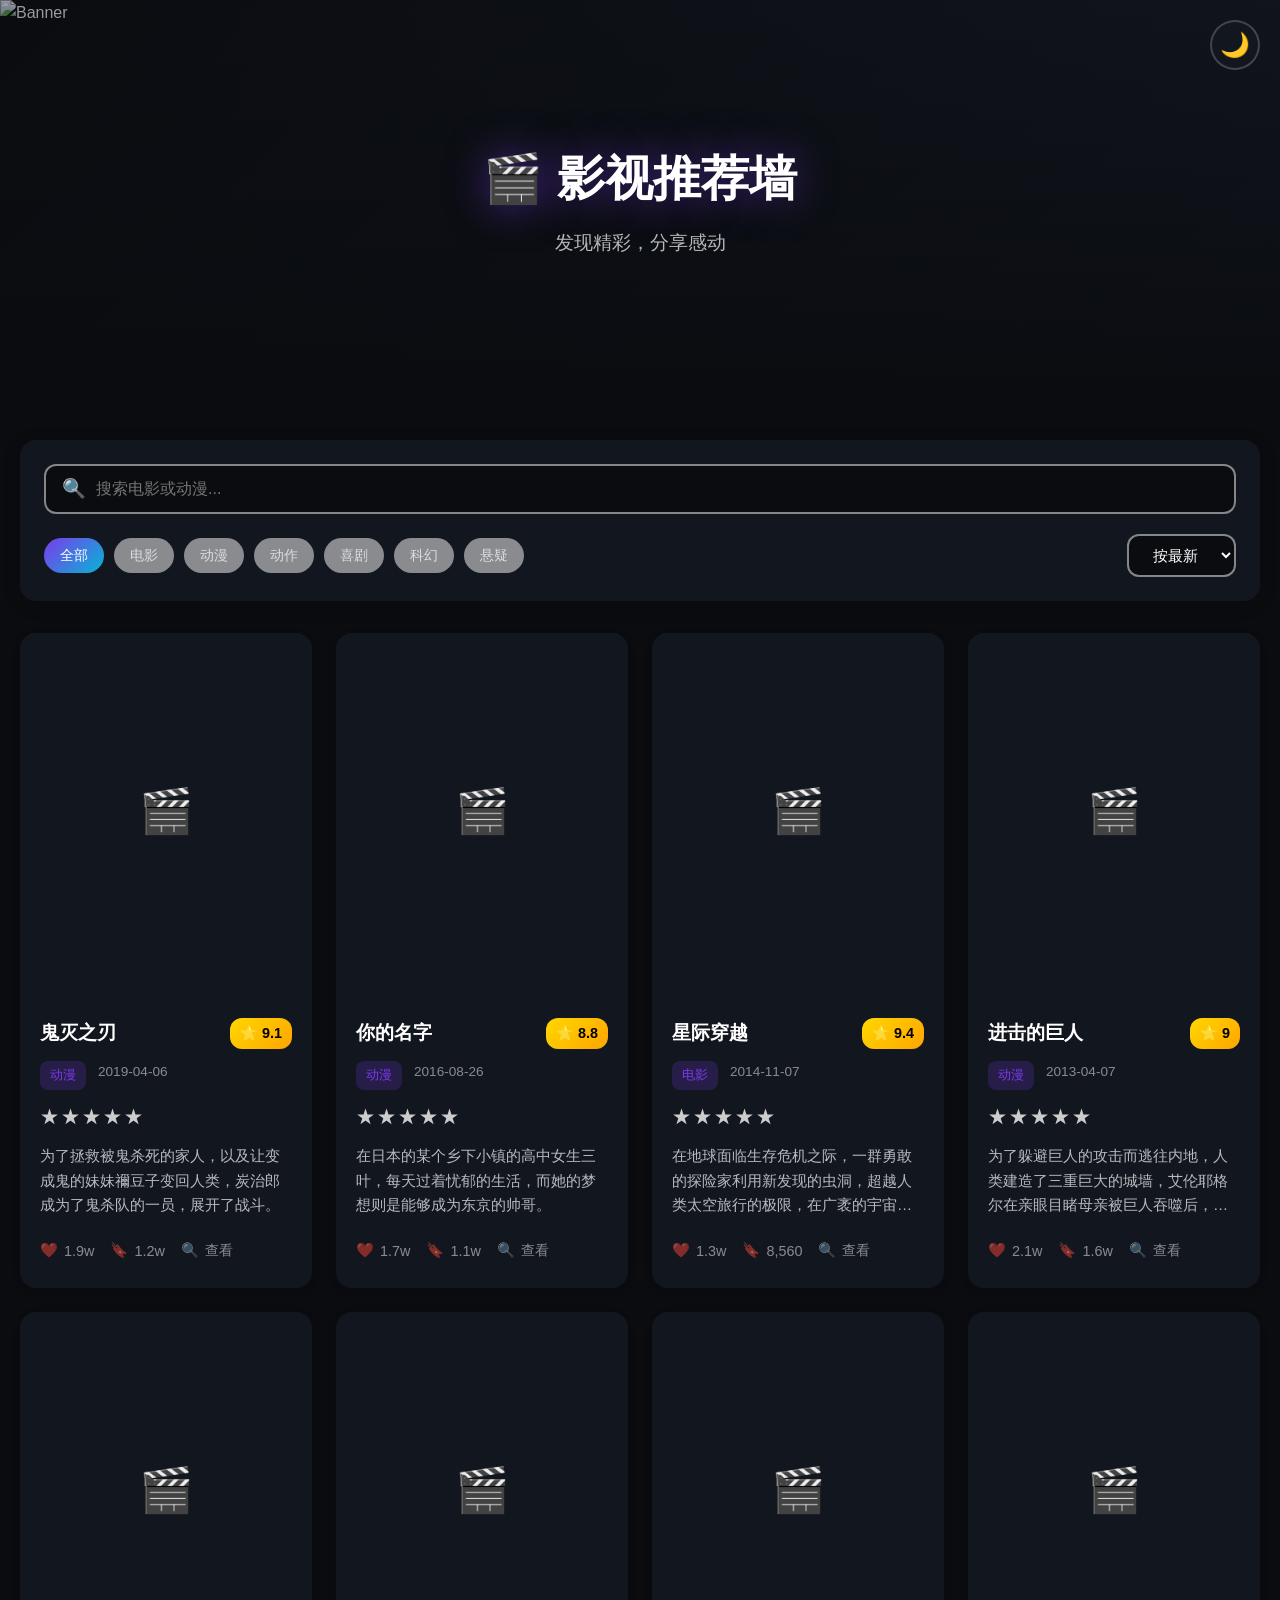
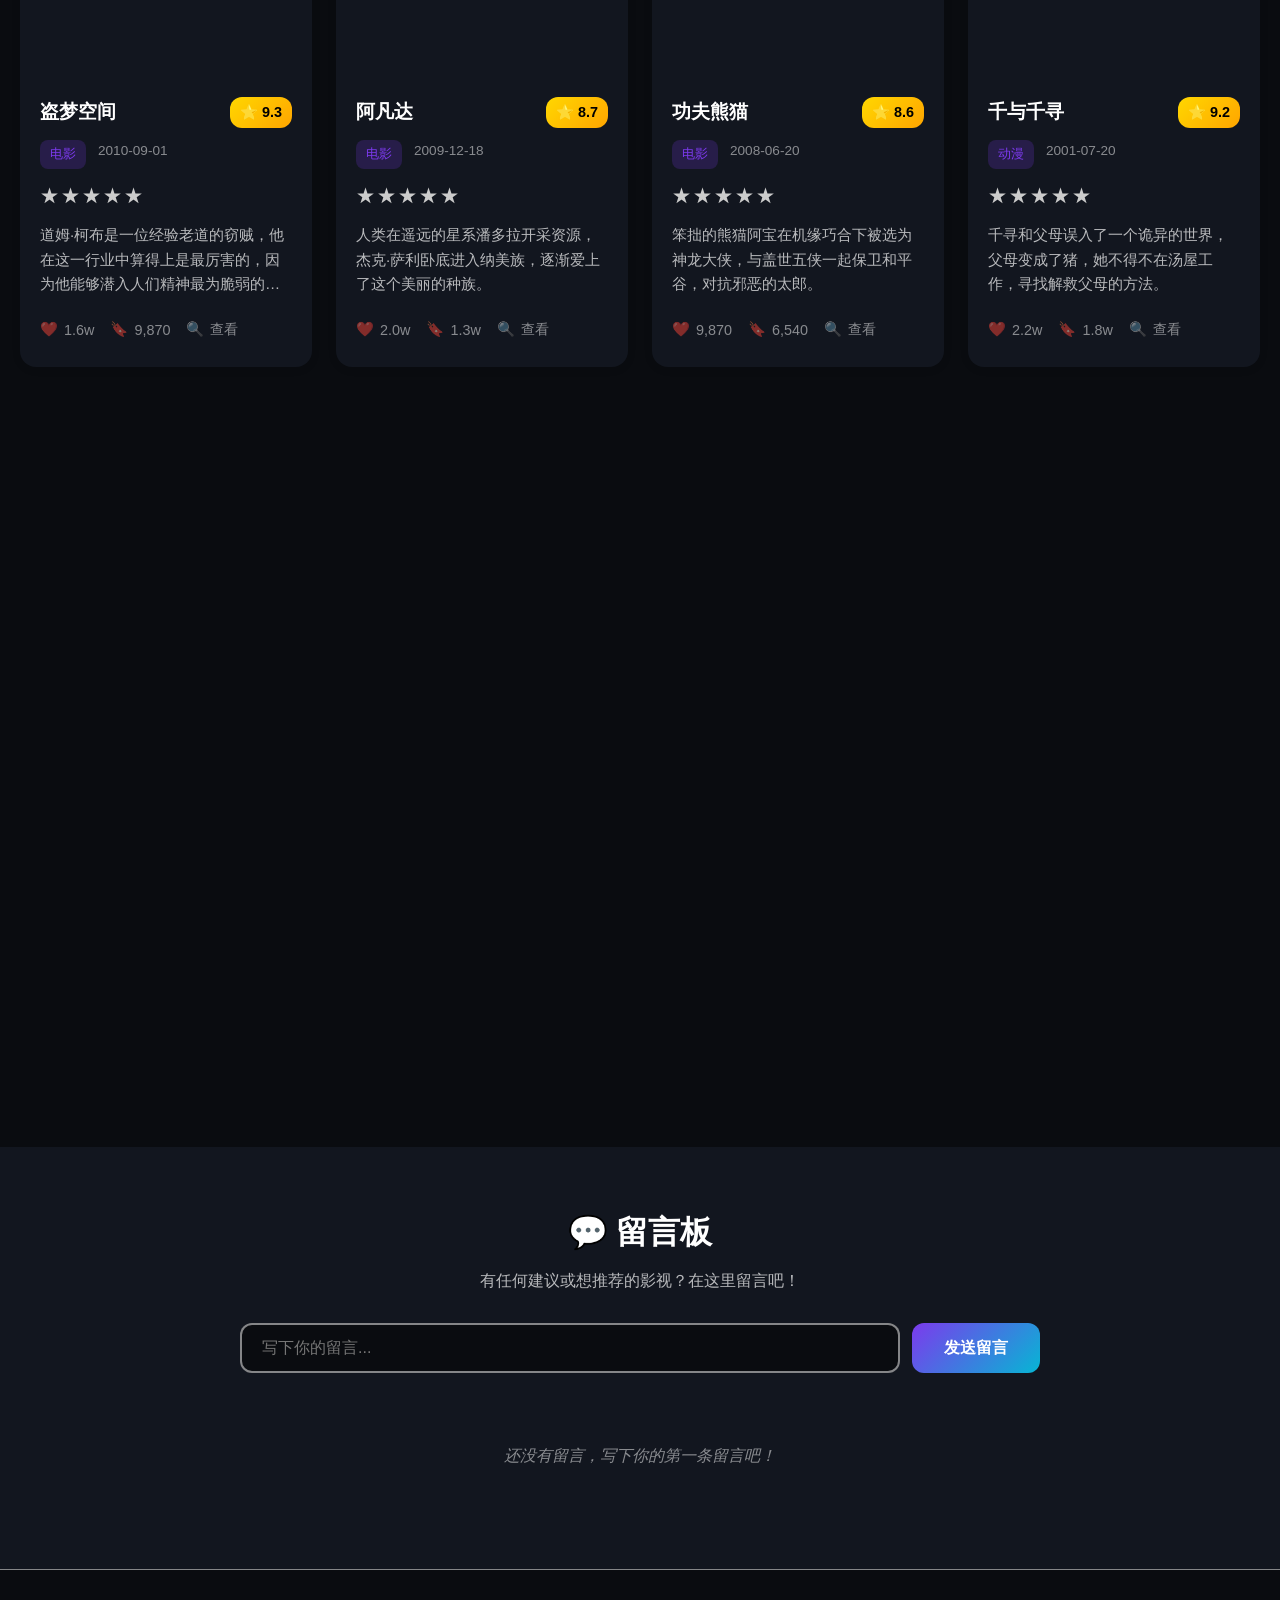
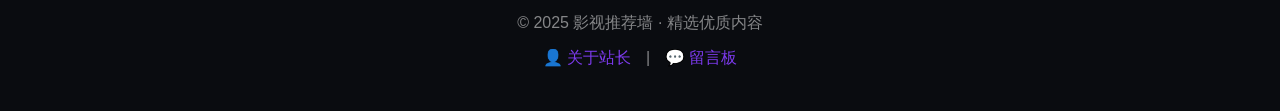
==== commit 7ad40c62: "第三次课完成：添加个人简历页、评分系统、留言板、Lightbox等新功能" ====
--- a/index.html
+++ b/index.html
@@ -7,6 +7,9 @@
     <link rel="stylesheet" href="styles.css">
 </head>
 <body>
+    <!-- 页面进度条 -->
+    <div class="progress-bar" id="progressBar"></div>
+
     <!-- Banner区域 -->
     <header class="banner">
         <img class="banner-image" id="bannerImage" src="" alt="Banner">
@@ -66,10 +69,43 @@
         </div>
     </div>
 
+    <!-- Lightbox图片查看器 -->
+    <div class="lightbox" id="lightbox">
+        <button class="lightbox-close" id="lightboxClose">×</button>
+        <button class="lightbox-nav prev" id="lightboxPrev">‹</button>
+        <button class="lightbox-nav next" id="lightboxNext">›</button>
+        <img class="lightbox-image" id="lightboxImage" src="" alt="">
+        <div class="lightbox-info">
+            <div class="lightbox-title" id="lightboxTitle"></div>
+            <div class="lightbox-counter" id="lightboxCounter"></div>
+        </div>
+    </div>
+
+    <!-- 留言板区域 -->
+    <section class="guestbook-section" id="guestbook">
+        <div class="guestbook-container">
+            <h2 class="guestbook-title">💬 留言板</h2>
+            <p class="guestbook-desc">有任何建议或想推荐的影视？在这里留言吧！</p>
+            <div class="guestbook-form">
+                <input type="text" id="guestbookInput" placeholder="写下你的留言..." maxlength="200">
+                <button onclick="submitGuestbook()">发送留言</button>
+            </div>
+            <div class="guestbook-list" id="guestbookList"></div>
+        </div>
+    </section>
+
     <!-- 底部 -->
     <footer class="footer">
         <p>© 2025 影视推荐墙 · 精选优质内容</p>
+        <p style="margin-top: 10px;">
+            <a href="about.html" class="footer-link">👤 关于站长</a>
+            <span style="margin: 0 10px;">|</span>
+            <a href="#guestbook" class="footer-link">💬 留言板</a>
+        </p>
     </footer>
+
+    <!-- 返回顶部按钮 -->
+    <button class="back-to-top" id="backToTop">↑</button>
 
     <script src="app.js"></script>
 </body>
--- a/styles.css
+++ b/styles.css
@@ -1,6 +1,8 @@
 /* ==================== 全局重置与基础样式 ==================== */
 *{margin:0;padding:0;box-sizing:border-box}
 body{font-family:-apple-system,BlinkMacSystemFont,'Segoe UI',Roboto,'Helvetica Neue',Arial,sans-serif;min-height:100vh;line-height:1.6;transition:all .3s ease}
+/* ==================== 页面进度条 ==================== */
+.progress-bar{position:fixed;top:0;left:0;height:3px;background:linear-gradient(90deg,var(--accent-purple),var(--accent-cyan));z-index:10000;width:0;transition:width .1s ease}
 /* ==================== 暗色主题 ==================== */
 :root{--bg-primary:#0A0C10;--bg-secondary:#12161F;--accent-purple:#7C3AED;--accent-cyan:#06B6D4;--text-primary:#fff;--text-secondary:rgba(255,255,255,.7);--text-muted:rgba(255,255,255,.5)}
 [data-theme="dark"]{--bg-primary:#0A0C10;--bg-secondary:#12161F;--text-primary:#fff;--text-secondary:rgba(255,255,255,.7);--text-muted:rgba(255,255,255,.5);--bg-gradient:linear-gradient(135deg,#0A0C10 0%,#12161F 100%);--banner-gradient:linear-gradient(to bottom,transparent 0%,#0A0C10 100%);--card-overlay:linear-gradient(to top,rgba(10,12,16,.9)0%,transparent 60%);--modal-bg:rgba(0,0,0,.85)}
@@ -54,12 +56,18 @@
 .card-meta{display:flex;gap:12px;margin-bottom:12px}
 .card-type{background:rgba(124,58,237,.2);color:var(--accent-purple);padding:4px 10px;border-radius:8px;font-size:.8rem}
 .card-date{color:var(--text-muted);font-size:.85rem}
+.card-rating{margin-bottom:12px}
 .card-desc{color:var(--text-secondary);font-size:.95rem;margin-bottom:16px;display:-webkit-box;-webkit-line-clamp:3;-webkit-box-orient:vertical;overflow:hidden}
-.card-actions{display:flex;gap:16px}
+.card-actions{display:flex;gap:16px;flex-wrap:wrap}
 .action-btn{display:flex;align-items:center;gap:6px;background:none;border:none;color:var(--text-muted);cursor:pointer;font-size:.9rem;padding:8px 0;transition:all .3s ease}
 .action-btn:hover{color:var(--text-primary)}
 .action-btn.liked{color:#EF4444}
 .action-btn.collected{color:var(--accent-cyan)}
+/* ==================== 星级评分 ==================== */
+.stars{display:inline-flex;gap:2px}
+.star{color:#ccc;font-size:1.2rem;transition:all .2s ease}
+.star.filled{color:#FFD700}
+.interactive .star:hover{color:#FFD700;transform:scale(1.2);cursor:pointer}
 /* ==================== 详情弹窗 ==================== */
 .modal-overlay{position:fixed;top:0;left:0;right:0;bottom:0;background:var(--modal-bg);display:flex;justify-content:center;align-items:center;z-index:1000;opacity:0;visibility:hidden;transition:all .3s ease;padding:20px}
 .modal-overlay.active{opacity:1;visibility:visible}
@@ -74,13 +82,71 @@
 .modal-title{font-size:2rem;font-weight:800;margin-bottom:16px;color:var(--text-primary)}
 .modal-meta{display:flex;flex-wrap:wrap;gap:12px;margin-bottom:24px}
 .modal-meta-item{background:var(--text-muted);padding:6px 14px;border-radius:20px;font-size:.9rem;color:var(--text-primary);opacity:.8}
+.modal-rating-section{margin-bottom:20px;padding:16px;background:var(--bg-primary);border-radius:12px}
+.rating-label{color:var(--text-secondary);margin-bottom:10px;font-size:.95rem}
 .modal-description{color:var(--text-secondary);font-size:1.05rem;line-height:1.8;margin-bottom:30px}
-.modal-actions{display:flex;gap:16px}
+.modal-share{margin-bottom:20px}
+.share-btn{padding:10px 20px;background:linear-gradient(135deg,var(--accent-cyan),var(--accent-purple));color:white;border:none;border-radius:10px;cursor:pointer;font-size:.95rem;transition:all .3s ease}
+.share-btn:hover{transform:translateY(-2px);box-shadow:0 5px 20px rgba(124,58,237,.3)}
+.modal-actions{display:flex;gap:16px;margin-bottom:30px}
 .modal-action-btn{flex:1;padding:14px 24px;border:none;border-radius:12px;font-size:1rem;font-weight:600;cursor:pointer;transition:all .3s ease}
 .modal-action-btn.primary{background:linear-gradient(135deg,var(--accent-purple),var(--accent-cyan));color:white}
 .modal-action-btn.secondary{background:var(--text-muted);color:var(--text-primary)}
+/* ==================== 评论区 ==================== */
+.modal-comments{margin-top:20px;padding-top:20px;border-top:1px solid var(--text-muted)}
+.modal-comments h3{font-size:1.1rem;color:var(--text-primary);margin-bottom:16px}
+.comments-list{max-height:200px;overflow-y:auto;margin-bottom:16px}
+.comment-item{padding:12px;background:var(--bg-primary);border-radius:10px;margin-bottom:10px}
+.comment-header{display:flex;justify-content:space-between;margin-bottom:8px}
+.comment-author{font-weight:600;color:var(--accent-purple)}
+.comment-time{color:var(--text-muted);font-size:.85rem}
+.comment-text{color:var(--text-secondary);font-size:.95rem}
+.no-comments{color:var(--text-muted);text-align:center;padding:20px;font-style:italic}
+.comment-form{display:flex;gap:10px}
+.comment-form input{flex:1;padding:10px 16px;border:2px solid var(--text-muted);border-radius:10px;background:var(--bg-primary);color:var(--text-primary);font-size:.95rem}
+.comment-form input:focus{outline:none;border-color:var(--accent-purple)}
+.comment-form button{padding:10px 24px;background:var(--accent-purple);color:white;border:none;border-radius:10px;cursor:pointer;transition:all .3s ease}
+.comment-form button:hover{background:var(--accent-cyan)}
+/* ==================== Lightbox图片查看器 ==================== */
+.lightbox{position:fixed;top:0;left:0;right:0;bottom:0;background:rgba(0,0,0,.95);display:flex;justify-content:center;align-items:center;z-index:2000;opacity:0;visibility:hidden;transition:all .3s ease}
+.lightbox.active{opacity:1;visibility:visible}
+.lightbox-image{max-width:90vw;max-height:90vh;object-fit:contain;border-radius:8px;box-shadow:0 10px 50px rgba(0,0,0,.5)}
+.lightbox-close{position:absolute;top:20px;right:20px;width:50px;height:50px;border-radius:50%;background:rgba(255,255,255,.1);border:2px solid rgba(255,255,255,.2);color:white;font-size:1.5rem;cursor:pointer;transition:all .3s ease;z-index:10}
+.lightbox-close:hover{background:var(--accent-purple);border-color:var(--accent-purple)}
+.lightbox-nav{position:absolute;top:50%;transform:translateY(-50%);width:60px;height:60px;border-radius:50%;background:rgba(255,255,255,.1);border:2px solid rgba(255,255,255,.2);color:white;font-size:2rem;cursor:pointer;transition:all .3s ease;display:flex;align-items:center;justify-content:center}
+.lightbox-nav:hover{background:var(--accent-purple);border-color:var(--accent-purple)}
+.lightbox-nav.prev{left:20px}
+.lightbox-nav.next{right:20px}
+.lightbox-info{position:absolute;bottom:20px;left:50%;transform:translateX(-50%);text-align:center;background:rgba(0,0,0,.7);padding:16px 32px;border-radius:12px}
+.lightbox-title{color:white;font-size:1.2rem;font-weight:700;margin-bottom:8px}
+.lightbox-counter{color:rgba(255,255,255,.7);font-size:.9rem}
+/* ==================== 留言板 ==================== */
+.guestbook-section{background:var(--bg-secondary);padding:60px 20px;margin-top:60px}
+.guestbook-container{max-width:800px;margin:0 auto}
+.guestbook-title{font-size:2rem;color:var(--text-primary);margin-bottom:10px;text-align:center}
+.guestbook-desc{text-align:center;color:var(--text-secondary);margin-bottom:30px}
+.guestbook-form{display:flex;gap:12px;margin-bottom:30px}
+.guestbook-form input{flex:1;padding:14px 20px;border:2px solid var(--text-muted);border-radius:12px;background:var(--bg-primary);color:var(--text-primary);font-size:1rem}
+.guestbook-form input:focus{outline:none;border-color:var(--accent-purple)}
+.guestbook-form button{padding:14px 32px;background:linear-gradient(135deg,var(--accent-purple),var(--accent-cyan));color:white;border:none;border-radius:12px;cursor:pointer;font-size:1rem;font-weight:600;transition:all .3s ease}
+.guestbook-form button:hover{transform:translateY(-2px);box-shadow:0 5px 20px rgba(124,58,237,.3)}
+.guestbook-list{max-height:400px;overflow-y:auto}
+.guestbook-item{padding:20px;background:var(--bg-primary);border-radius:12px;margin-bottom:16px;border-left:4px solid var(--accent-purple);transition:all .3s ease}
+.guestbook-item:hover{transform:translateX(5px)}
+.guestbook-header{display:flex;align-items:center;gap:12px;margin-bottom:12px}
+.guestbook-avatar{font-size:2rem}
+.guestbook-author{font-weight:600;color:var(--text-primary)}
+.guestbook-time{color:var(--text-muted);font-size:.85rem}
+.guestbook-text{color:var(--text-secondary);line-height:1.7}
+.no-guestbook{text-align:center;padding:40px;color:var(--text-muted);font-style:italic}
 /* ==================== 底部 ==================== */
-.footer{text-align:center;padding:40px 20px;color:var(--text-muted);border-top:1px solid var(--text-muted);margin-top:60px}
+.footer{text-align:center;padding:40px 20px;color:var(--text-muted);border-top:1px solid var(--text-muted);margin-top:0}
+.footer-link{color:var(--accent-purple);text-decoration:none;transition:all .3s ease}
+.footer-link:hover{color:var(--accent-cyan);text-decoration:underline}
+/* ==================== 返回顶部按钮 ==================== */
+.back-to-top{position:fixed;bottom:30px;right:30px;width:50px;height:50px;border-radius:50%;background:linear-gradient(135deg,var(--accent-purple),var(--accent-cyan));color:white;border:none;font-size:1.5rem;cursor:pointer;opacity:0;visibility:hidden;transform:translateY(20px);transition:all .3s ease;box-shadow:0 5px 20px rgba(124,58,237,.3);z-index:999}
+.back-to-top.visible{opacity:1;visibility:visible;transform:translateY(0)}
+.back-to-top:hover{transform:translateY(-5px);box-shadow:0 10px 30px rgba(124,58,237,.4)}
 /* ==================== 响应式布局 ==================== */
 @media (max-width:768px){
 .banner{height:300px}
@@ -90,9 +156,16 @@
 .cards-grid{grid-template-columns:repeat(auto-fill,minmax(240px,1fr))}
 .modal-header{height:300px}
 .modal-title{font-size:1.5rem}
+.modal-actions{flex-direction:column}
+.guestbook-form{flex-direction:column}
+.lightbox-nav{width:45px;height:45px;font-size:1.5rem}
+.back-to-top{bottom:20px;right:20px;width:45px;height:45px}
 }
 @media (max-width:480px){
 .banner{height:250px}
 .banner-title{font-size:1.6rem}
 .cards-grid{grid-template-columns:1fr}
+.guestbook-form button{width:100%}
+.lightbox-nav.prev{left:10px}
+.lightbox-nav.next{right:10px}
 }
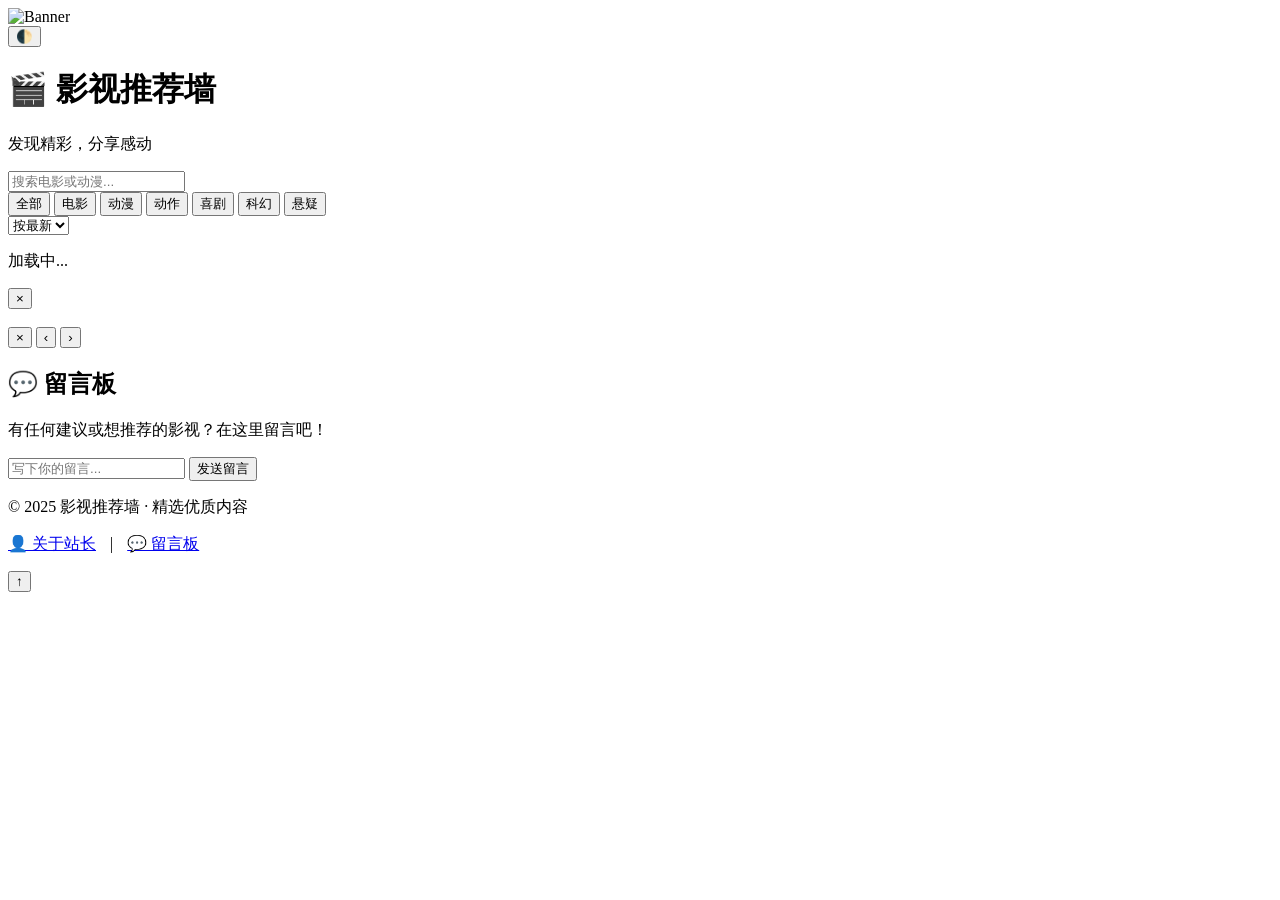
==== commit 0cbeb567: "fix: 添加 base 标签修复 GitHub Pages 路径问题" ====
--- a/index.html
+++ b/index.html
@@ -3,6 +3,7 @@
 <head>
     <meta charset="UTF-8">
     <meta name="viewport" content="width=device-width, initial-scale=1.0">
+    <base href="/movie-zy/">
     <title>🎬 影视推荐墙</title>
     <link rel="stylesheet" href="styles.css">
 </head>
--- a/styles.css
+++ b/styles.css
@@ -49,6 +49,8 @@
 .card:hover .card-image{transform:scale(1.1)}
 .card-image-overlay{position:absolute;top:0;left:0;right:0;bottom:0;background:var(--card-overlay);opacity:0;transition:opacity .3s ease}
 .card:hover .card-image-overlay{opacity:1}
+.card-play-overlay{position:absolute;top:50%;left:50%;transform:translate(-50%,-50%);background:rgba(0,0,0,.7);color:white;padding:12px 24px;border-radius:30px;font-size:1rem;font-weight:600;opacity:0;transition:all .3s ease;display:flex;align-items:center;gap:8px;pointer-events:none}
+.card:hover .card-play-overlay{opacity:1;transform:translate(-50%,-50%) scale(1.1)}
 .card-content{padding:20px}
 .card-header{display:flex;justify-content:space-between;align-items:flex-start;margin-bottom:12px}
 .card-title{font-size:1.2rem;font-weight:700;color:var(--text-primary);flex:1;margin-right:10px}
@@ -63,6 +65,8 @@
 .action-btn:hover{color:var(--text-primary)}
 .action-btn.liked{color:#EF4444}
 .action-btn.collected{color:var(--accent-cyan)}
+.action-btn.play-btn{color:#10B981}
+.action-btn.play-btn:hover{color:#059669}
 /* ==================== 星级评分 ==================== */
 .stars{display:inline-flex;gap:2px}
 .star{color:#ccc;font-size:1.2rem;transition:all .2s ease}
@@ -92,6 +96,8 @@
 .modal-action-btn{flex:1;padding:14px 24px;border:none;border-radius:12px;font-size:1rem;font-weight:600;cursor:pointer;transition:all .3s ease}
 .modal-action-btn.primary{background:linear-gradient(135deg,var(--accent-purple),var(--accent-cyan));color:white}
 .modal-action-btn.secondary{background:var(--text-muted);color:var(--text-primary)}
+.modal-action-btn.play-primary{background:linear-gradient(135deg,#10B981,#059669);color:white;text-decoration:none;text-align:center}
+.modal-action-btn.play-primary:hover{transform:translateY(-2px);box-shadow:0 5px 20px rgba(16,185,129,.3)}
 /* ==================== 评论区 ==================== */
 .modal-comments{margin-top:20px;padding-top:20px;border-top:1px solid var(--text-muted)}
 .modal-comments h3{font-size:1.1rem;color:var(--text-primary);margin-bottom:16px}
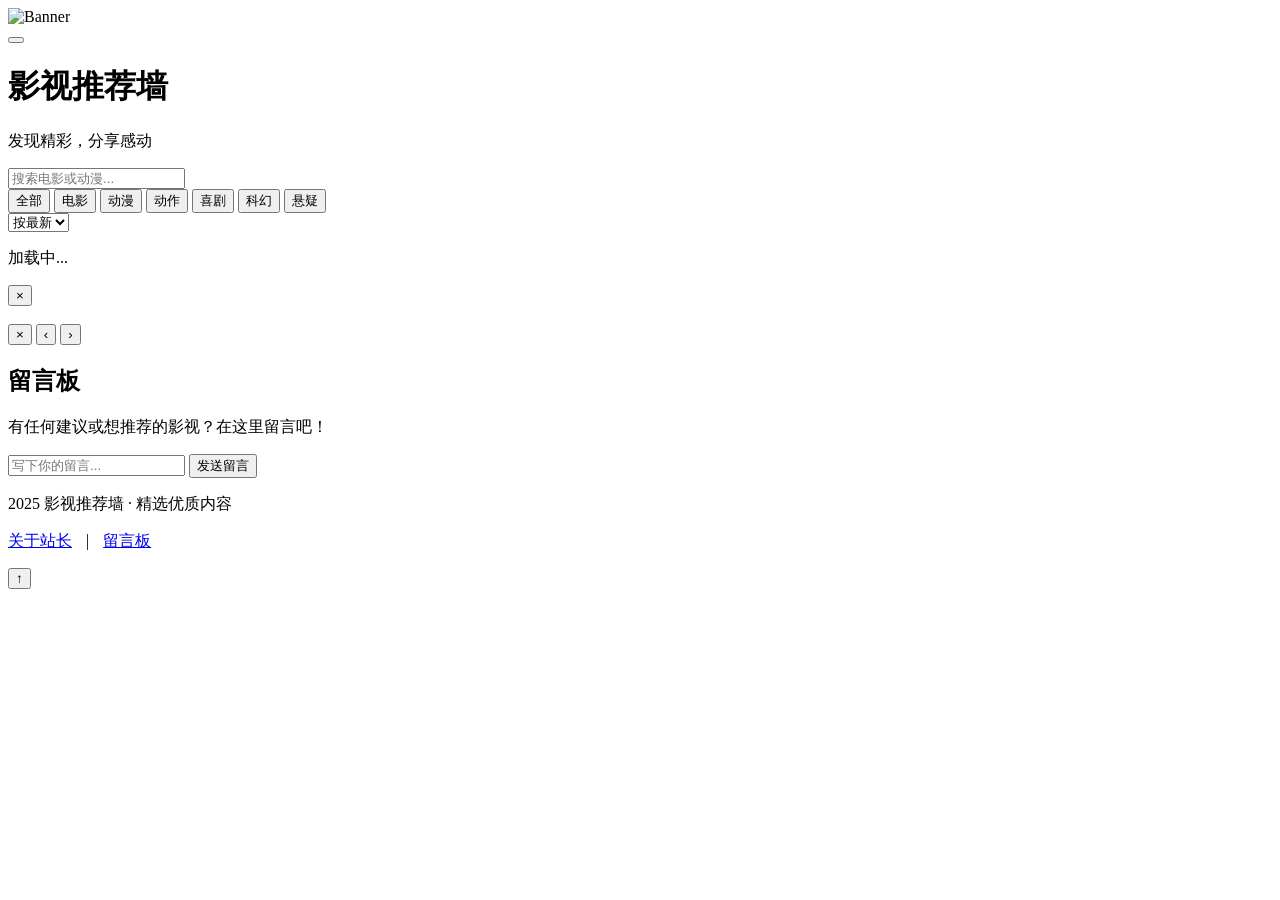
==== commit af607e44: "fix: 修复 GitHub Pages 路径加载问题" ====
--- a/index.html
+++ b/index.html
@@ -4,28 +4,22 @@
     <meta charset="UTF-8">
     <meta name="viewport" content="width=device-width, initial-scale=1.0">
     <base href="/movie-zy/">
-    <title>🎬 影视推荐墙</title>
+    <title>影视推荐墙</title>
     <link rel="stylesheet" href="styles.css">
 </head>
 <body>
-    <!-- 页面进度条 -->
     <div class="progress-bar" id="progressBar"></div>
-
-    <!-- Banner区域 -->
     <header class="banner">
         <img class="banner-image" id="bannerImage" src="" alt="Banner">
         <div class="theme-toggle">
-            <button class="theme-btn" id="themeBtn">🌓</button>
+            <button class="theme-btn" id="themeBtn"></button>
         </div>
         <div class="banner-overlay">
-            <h1 class="banner-title">🎬 影视推荐墙</h1>
+            <h1 class="banner-title"> 影视推荐墙</h1>
             <p class="banner-subtitle">发现精彩，分享感动</p>
         </div>
     </header>
-
-    <!-- 主容器 -->
     <div class="container">
-        <!-- 搜索与筛选 -->
         <div class="controls">
             <div class="search-box">
                 <input type="text" id="searchInput" placeholder="搜索电影或动漫...">
@@ -47,18 +41,12 @@
                 </select>
             </div>
         </div>
-
-        <!-- 加载状态 -->
         <div class="loading" id="loading">
             <div class="loading-spinner"></div>
             <p>加载中...</p>
         </div>
-
-        <!-- 卡片网格 -->
         <div class="cards-grid" id="cardsGrid"></div>
     </div>
-
-    <!-- 详情弹窗 -->
     <div class="modal-overlay" id="modalOverlay">
         <div class="modal">
             <button class="modal-close" id="modalClose">×</button>
@@ -69,8 +57,6 @@
             <div class="modal-content" id="modalContent"></div>
         </div>
     </div>
-
-    <!-- Lightbox图片查看器 -->
     <div class="lightbox" id="lightbox">
         <button class="lightbox-close" id="lightboxClose">×</button>
         <button class="lightbox-nav prev" id="lightboxPrev">‹</button>
@@ -81,11 +67,9 @@
             <div class="lightbox-counter" id="lightboxCounter"></div>
         </div>
     </div>
-
-    <!-- 留言板区域 -->
     <section class="guestbook-section" id="guestbook">
         <div class="guestbook-container">
-            <h2 class="guestbook-title">💬 留言板</h2>
+            <h2 class="guestbook-title"> 留言板</h2>
             <p class="guestbook-desc">有任何建议或想推荐的影视？在这里留言吧！</p>
             <div class="guestbook-form">
                 <input type="text" id="guestbookInput" placeholder="写下你的留言..." maxlength="200">
@@ -94,20 +78,15 @@
             <div class="guestbook-list" id="guestbookList"></div>
         </div>
     </section>
-
-    <!-- 底部 -->
     <footer class="footer">
-        <p>© 2025 影视推荐墙 · 精选优质内容</p>
+        <p> 2025 影视推荐墙 · 精选优质内容</p>
         <p style="margin-top: 10px;">
-            <a href="about.html" class="footer-link">👤 关于站长</a>
+            <a href="about.html" class="footer-link"> 关于站长</a>
             <span style="margin: 0 10px;">|</span>
-            <a href="#guestbook" class="footer-link">💬 留言板</a>
+            <a href="#guestbook" class="footer-link"> 留言板</a>
         </p>
     </footer>
-
-    <!-- 返回顶部按钮 -->
     <button class="back-to-top" id="backToTop">↑</button>
-
     <script src="app.js"></script>
 </body>
-</html>
+</html>
